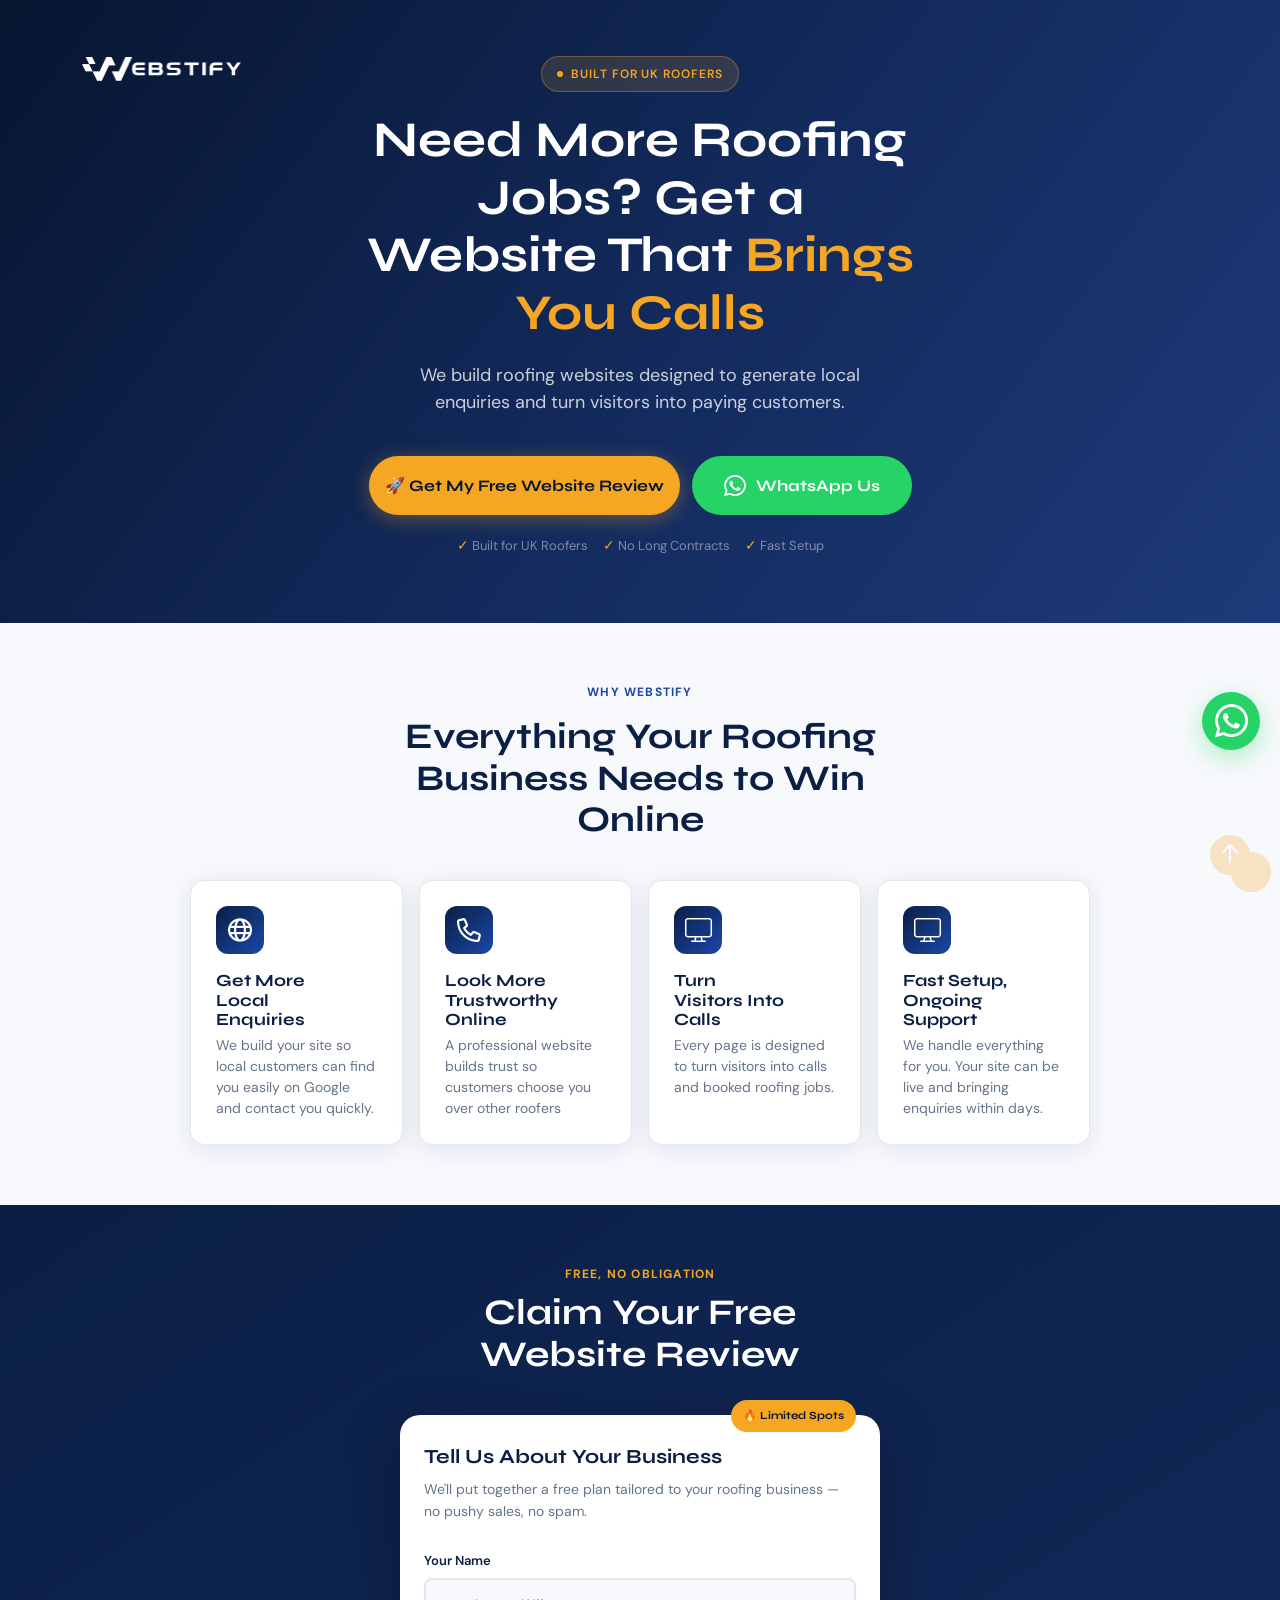
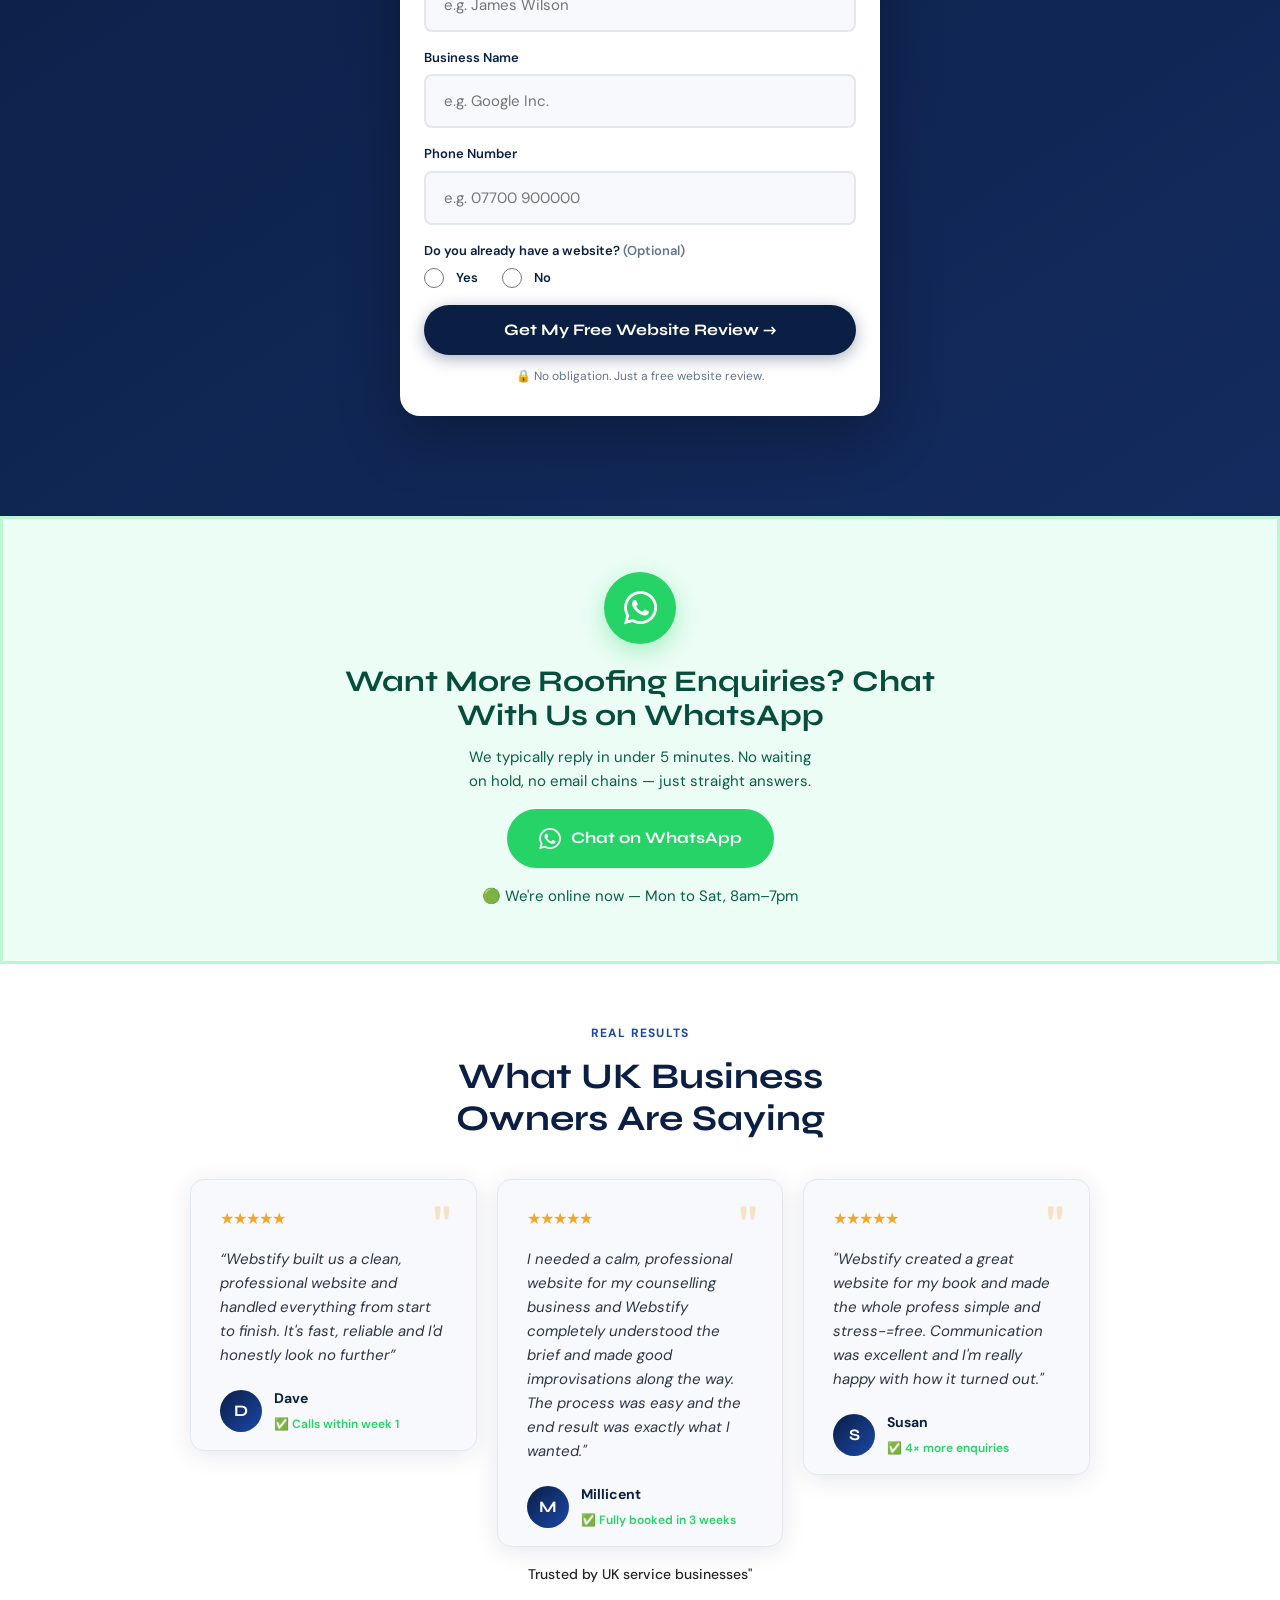
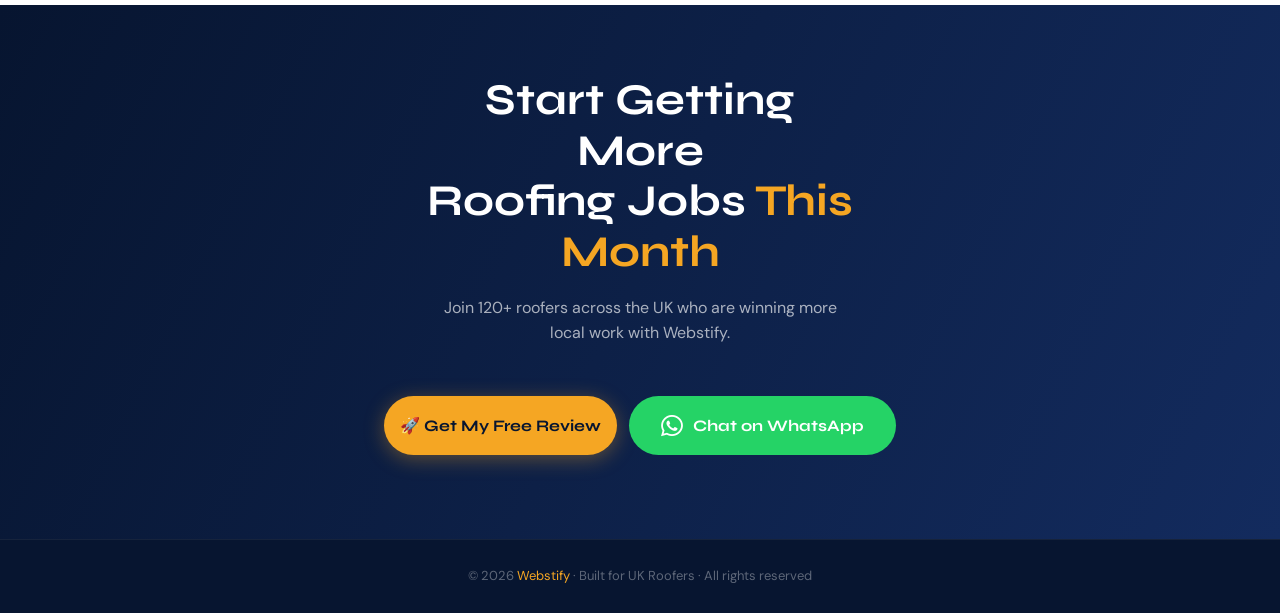
==== index.html @ ed41d79e "Add files via upload" ====
<!DOCTYPE html>
<html lang="en-US">
    <head>
        <!-- Meta setup -->
        <meta charset="UTF-8">
        <meta http-equiv="X-UA-Compatible" content="IE=edge">
        <meta name="viewport" content="width=device-width, initial-scale=1, shrink-to-fit=no">
        <meta name="keywords" content="">
        <meta name="decription" content="">
        <!-- Title -->
        <title>Web Design for Roofers | Webstify</title>
        <!-- Fav Icon -->
        <link rel="icon" href="images/favicon.ico">
        <!-- Include Bootstrap -->
        <link rel="stylesheet" href="css/bootstrap.css">
        <!-- link font awesome -->
        <link rel="stylesheet" href="css/font-awesome.css">
        <!-- Main StyleSheet -->
        <link rel="stylesheet" href="style.css">
        <!-- Responsive CSS -->
        <link rel="stylesheet" href="css/responsive.css">
    </head>
    <body>
        <!-- header-area -->
        <header class="hero-area">
            <div class="container">
                <div class="hero-wrapper">
                    <a href="index.html" class="logo">
                        <img src="images/logo.png" alt="">
                    </a>
                    <div class="hero-toper">
                        <span></span> Built for UK Roofers
                    </div>
                    <h2>Need More Roofing Jobs? Get a Website That <span>Brings You Calls</span>
                    </h2>
                    <p>We build roofing websites designed to generate local enquiries and turn visitors into paying customers.</p>
                    <div class="hero-actions">
                        <a href="https://webstify.com/" class="review-btn">🚀 Get My Free Website Review</a>
                        <a href="https://wa.link/kqnqsl" class="whatsapp-btn">
                            <i class="fa-brands fa-whatsapp"></i> WhatsApp Us </a>
                    </div>
                    <div class="hero-features">
                        <ul>
                            <li>
                                <span>✓</span> Built for UK Roofers
                            </li>
                            <li>
                                <span>✓</span> No Long Contracts
                            </li>
                            <li>
                                <span>✓</span> Fast Setup
                            </li>
                        </ul>
                    </div>
                </div>
            </div>
        </header>
        <!-- hero-area end hare-->
        <!-- why area start hare  -->
        <section class="why-area">
            <div class="container">
                <div class="why-wrapper">
                    <div class="why-top">
                        <p>Why Webstify</p>
                        <h2>Everything Your Roofing Business Needs to Win Online</h2>
                    </div>
                    <div class="why-us-list">
                        <div class="single-why-item">
                            <div class="icon">
                                <i class="fa-sharp fa-regular fa-globe"></i>
                            </div>
                            <div class="why-item-content">
                                <h4>Get More Local Enquiries</h4>
                                <p>We build your site so local customers can find you easily on Google and contact you quickly.</p>
                            </div>
                        </div>
                        <div class="single-why-item">
                            <div class="icon">
                                <i class="fa-regular fa-phone"></i>
                            </div>
                            <div class="why-item-content">
                                <h4>Look More Trustworthy Online</h4>
                                <p>A professional website builds trust so customers choose you over other roofers</p>
                            </div>
                        </div>
                        <div class="single-why-item">
                            <div class="icon">
                                <i class="fa-light fa-display"></i>
                            </div>
                            <div class="why-item-content">
                                <h4>Turn <br> Visitors Into Calls </h4>
                                <p>Every page is designed to turn visitors into calls and booked roofing jobs.</p>
                            </div>
                        </div>
                        <div class="single-why-item">
                            <div class="icon">
                                <i class="fa-light fa-display"></i>
                            </div>
                            <div class="why-item-content">
                                <h4>Fast Setup, Ongoing Support</h4>
                                <p>We handle everything for you. Your site can be live and bringing enquiries within days.</p>
                            </div>
                        </div>
                    </div>
                </div>
            </div>
        </section>
        <!-- why area end hare  -->
        <!-- write review area start hare  -->
        <section class="write-review-area">
            <div class="container">
                <div class="write-review-wrapper">
                    <div class="write-review-top">
                        <p>Free, No Obligation</p>
                        <h2>Claim Your Free Website Review</h2>
                    </div>
                    <div class="write-rv-form">
                        <div class="rv-top-wp">
                            <h4>Tell Us About Your Business</h4>
                            <p>We'll put together a free plan tailored to your roofing business — no pushy sales, no spam.</p>
                        </div>
                        <form action="">
                            <div class="single-input">
                                <label for="f-name">Your Name</label>
                                <input type="text" placeholder="e.g. James Wilson" id="f-name">
                            </div>
                            <div class="single-input">
                                <label for="b-name">Business Name</label>
                                <input type="text" placeholder="e.g. Google Inc." id="b-name">
                            </div>
                            <div class="single-input">
                                <label for="number">Phone Number</label>
                                <input type="tel" placeholder="e.g. 07700 900000" id="number">
                            </div>
                            <div class="single-input">
                                <label>Do you already have a website? <span>(Optional)</span>
                                </label>
                                <div class="checkbox-container">
                                    <div class="single-checbox">
                                        <input type="radio" name="checbox" id="yes">
                                        <label for="yes">Yes</label>
                                    </div>
                                    <div class="single-checbox">
                                        <input type="radio" name="checbox" id="no">
                                        <label for="no">No</label>
                                    </div>
                                </div>
                            </div>
                            <div class="form-bottom">
                                <button>Get My Free Website Review →</button>
                                <p>🔒 No obligation. Just a free website review.</p>
                            </div>
                        </form>
                        <div class="limited-sport">🔥 Limited Spots</div>
                    </div>
                </div>
            </div>
        </section>
        <!-- write review area end hare  -->
        <!-- whatsapp area start hare  -->
        <section class="whatsapp-area">
            <div class="container">
                <div class="whatsapp-wrapper">
                    <div class="whatsApp-icon">
                        <i class="fa-brands fa-whatsapp"></i>
                    </div>
                    <div class="wp-content">
                        <div class="wp-content-top">
                            <h2>Want More Roofing Enquiries? Chat With Us on WhatsApp</h2>
                            <p>We typically reply in under 5 minutes. No waiting on hold, no email chains — just straight answers.</p>
                        </div>
                        <a href="https://wa.link/kqnqsl" class="whatsapp-btn text-light">
                            <i class="fa-brands fa-whatsapp"></i> Chat on WhatsApp </a>
                        <div class="wp-cnt-btn">🟢 We're online now — Mon to Sat, 8am–7pm</div>
                    </div>
                </div>
            </div>
        </section>
        <!-- whatsapp area end hare  -->
        <!-- result area start hare  -->
        <section class="result-area">
            <div class="container">
                <div class="result-wrapper">
                    <div class="result-wp-top">
                        <p>Real Results</p>
                        <h2>What UK Business Owners Are Saying</h2>
                    </div>
                    <div class="review-list">
                        <div class="single-review">
                            <div class="rating-start">★★★★★</div>
                            <p>“Webstify built us a clean, professional website and handled everything from start to finish. It's fast, reliable and I'd honestly look no further”</p>
                            <div class="reviewer-user">
                                <div class="user-logo"> D </div>
                                <div class="reviewr-info">
                                    <h4>Dave</h4>
                                    <span>✅ Calls within week 1</span>
                                </div>
                            </div>
                            <div class="quite-icon">"</div>
                        </div>
                        <div class="single-review">
                            <div class="rating-start">★★★★★</div>
                            <p>I needed a calm, professional website for my counselling business and Webstify completely understood the brief and made good improvisations along the way. The process was easy and the end result was exactly what I wanted."</p>
                            <div class="reviewer-user">
                                <div class="user-logo"> M </div>
                                <div class="reviewr-info">
                                    <h4>Millicent</h4>
                                    <span>✅ Fully booked in 3 weeks</span>
                                </div>
                            </div>
                            <div class="quite-icon">"</div>
                        </div>
                        <div class="single-review">
                            <div class="rating-start">★★★★★</div>
                            <p>"Webstify created a great website for my book and made the whole profess simple and stress-=free. Communication was excellent and I'm really happy with how it turned out."</p>
                            <div class="reviewer-user">
                                <div class="user-logo"> S </div>
                                <div class="reviewr-info">
                                    <h4>Susan</h4>
                                    <span>✅ 4× more enquiries</span>
                                </div>
                            </div>
                            <div class="quite-icon">"</div>
                        </div>
                    </div>
                </div>
                <div class="review-btm-text">Trusted by UK service businesses"</div>
            </div>
        </section>
        <!-- review area end  -->
        <!-- getting area start hare  -->
        <section class="getting-area">
            <div class="container">
                <div class="getting-wrapper">
                    <h2>Start Getting More <br>Roofing Jobs <span>This Month</span>
                    </h2>
                    <p>Join 120+ roofers across the UK who are winning more local work with Webstify.</p>
                    <div class="hero-actions">
                        <a href="https://webstify.com/" class="review-btn">🚀 Get My Free Review</a>
                        <a href="https://wa.link/kqnqsl" class="whatsapp-btn">
                            <i class="fa-brands fa-whatsapp"></i> Chat on WhatsApp </a>
                    </div>
                </div>
            </div>
        </section>
        <!-- getting area end hare  -->
        <!-- footer area start hare  -->
        <footer class="footer-area">
            <div class="container">
                <div class="footer-wrapper">
                    <p>© 2026 <a href="https://webstify.com/">Webstify</a> · Built for UK Roofers · All rights reserved </p>
                </div>
            </div>
        </footer>
        <div class="fixed-wp-btn">
            <a href="https://wa.link/kqnqsl">
                <div class="whatsApp-icon">
                    <i class="fa-brands fa-whatsapp"></i>
                </div>
            </a>
        </div>
        <!-- Main jQuery -->
        <script src="js/jquery-3.4.1.min.js"></script>
        <!-- Bootstrap.bundle Script -->
        <script src="js/bootstrap.bundle.min.js"></script>
        <!-- Custom jQuery -->
        <script src="js/scripts.js"></script>
        <!-- Scroll-Top button -->
        <a href="#" class="scrolltotop" style="display: none;">
            <i class="fa-regular fa-arrow-up" aria-hidden="true"></i>
            <span class="pluse"></span>
            <span class="pluse2"></span>
        </a>
    </body>
</html>
---- style.css ----
@import url('https://fonts.googleapis.com/css2?family=DM+Sans:ital,opsz,wght@0,9..40,100..1000;1,9..40,100..1000&family=Syne:wght@400..800&display=swap');
:root {
    --font-syne: "Syne", sans-serif;
    --font-dm-sens: "DM Sans", sans-serif;
    --primaryColor: #F5A623;
    --whiteColor: #fff;
    --blackColor: #000;
}

html {
    scroll-behavior: smooth;
}

body {
    font-family: var(--font-dm-sens);
    font-size: 16px;
    font-weight: 400;
    background: var(--whiteColor);
    color: #333333;
}

h1,
h2,
h3,
h4,
h5,
h6 {
    margin: 0;
    font-weight: 700;
}

p,
figure,
label {
    margin: 0;
}

img {
    max-width: 100%;
    vertical-align: middle;
}

small {
    font-size: inherit;
}

a {
    display: inline-block;
    text-decoration: none;
    color: inherit;
    transition: 0.2s all ease;
    -webkit-transition: 0.2s all ease;
}

a:hover {
    text-decoration: none;
}

ul {
    list-style-type: none;
    padding: 0;
    margin: 0;
}

input,
button {
    background-color: transparent;
    border: 1px solid transparent;
    outline: none;
    transition: 0.2s all ease;
    -webkit-transition: 0.2s all ease;
}

input[type=number] {
    -moz-appearance: textfield;
    -webkit-appearance: textfield;
    appearance: textfield;
}

select {
    cursor: pointer;
    -webkit-appearance: none;
    -moz-appearance: none;
    appearance: none;
    background-image: url(images/select-input-arrow.png);
    background-repeat: no-repeat;
    background-size: 15px;
    background-position: calc(100% - 15px) 50%;
}

input::-webkit-outer-spin-button,
input::-webkit-inner-spin-button {
    -webkit-appearance: none;
    appearance: none;
    margin: 0;
}

::selection {
    color: var(--whiteColor);
    background: var(--primaryColor);
}

::-webkit-selection {
    color: var(--whiteColor);
    background: var(--primaryColor);
}

::-moz-selection {
    color: var(--whiteColor);
    background: var(--primaryColor);
}

.text-primary {
    color: var(--primaryColor) !important;
}

.font-medium {
    font-weight: 500 !important;
}

.font-semibold {
    font-weight: 600 !important;
}

.bg-included {
    background-repeat: no-repeat;
    background-size: cover;
    background-position: center;
}

.absolute-center {
    position: absolute;
    left: 50%;
    top: 50%;
    transform: translate(-50%, -50%);
}

.flex-col-between {
    display: flex;
    flex-direction: column;
    justify-content: space-between;
}

.gap-x-26 {
    row-gap: 26px;
}

.scrolltotop {
    width: 40px;
    height: 40px;
    line-height: 40px;
    border-radius: 50%;
    background: var(--primaryColor);
    text-align: center;
    font-size: 22px;
    color: #ffffff;
    position: fixed;
    right: 30px;
    bottom: 25px;
    display: none;
    animation: lab_top_up 5s linear infinite;
    -webkit-transition: all 0.3s ease;
    -moz-transition: all 0.3s ease;
    transition: all 0.3s ease;
    z-index: 1;
}

.scrolltotop i {
    color: var(--whiteColor);
}

@keyframes lab_top_up {
    0% {
        transform: translateY(-15px);
    }
    50% {
        transform: translateY(0px);
    }
    100% {
        transform: translateY(-15px);
    }
}

.pluse,
.pluse2 {
    position: relative;
    top: 10px;
    left: -8px;
    z-index: -1;
}

.pluse::before,
.pluse2::before {
    width: 40px;
    height: 40px;
}

.pluse::after,
.pluse::before,
.pluse2::after,
.pluse2::before {
    background: var(--primaryColor);
    border-radius: 50%;
    left: 50%;
    top: 50%;
    display: block;
    content: '';
    position: absolute;
    top: 2px;
    left: 0;
}

.pluse::after,
.pluse2::after {
    width: 30px;
    height: 30px;
    background: transparent;
    margin-left: -15px;
    margin-top: -15px;
}

.pluse::before {
    -webkit-animation: pluse_animate 2.5s infinite linear;
    animation: pluse_animate 2.5s infinite linear;
}

.pluse2::before {
    -webkit-animation: pluse_animate 3s infinite linear;
    animation: pluse_animate 3s infinite linear;
}

@keyframes pluse_animate {
    0% {
        opacity: 1;
        -webkit-transform: translate(-50%, -50%) scale(0.3);
        transform: translate(-50%, -50%) scale(0.3);
    }
    100% {
        opacity: 0;
        -webkit-transform: translate(-50%, -50%) scale(2);
        transform: translate(-50%, -50%) scale(2);
    }
}

/*======= header-area design =======*/

.hero-area {
    background: linear-gradient(126.57deg, #071530 0%, #132B5E 55%, #1E3A7A 100%);
    padding-top: 56px;
    padding-bottom: 67px;
    color: var(--whiteColor);
}

.hero-wrapper {
    display: flex;
    flex-direction: column;
    gap: 20px;
    align-items: center;
    position: relative;
}

.hero-wrapper .logo {
    position: absolute;
    left: 0;
    top: 0;
    max-width: 160px;
}

.hero-toper {
    display: flex;
    align-items: center;
    gap: 8px;
    padding: 8px 15px;
    border: 1px solid #F5A62359;
    border-radius: 100px;
    font-size: 12px;
    font-weight: 600;
    color: var(--primaryColor);
    text-transform: uppercase;
    letter-spacing: 0.96px;
    background: #F5A62326;
}

.hero-toper span {
    width: 6px;
    height: 6px;
    border-radius: 50%;
    background: var(--primaryColor);
}

.hero-wrapper h2 {
    font-family: var(--font-syne);
    font-size: 50px;
    line-height: 57.5px;
    font-weight: 700;
    max-width: 557px;
    text-align: center;
}

.hero-wrapper h2 span {
    color: var(--primaryColor);
}

.hero-wrapper p {
    font-size: 18px;
    text-align: center;
    max-width: 463px;
    color: #FFFFFFC7;
}

.hero-actions {
    display: flex;
    justify-content: center;
    gap: 12px;
    padding-top: 20px;
    flex-wrap: wrap;
}

.review-btn {
    padding: 15px 16px;
    font-size: 16px;
    font-weight: 700;
    font-family: var(--font-syne);
    color: #071530;
    background: var(--primaryColor);
    border-radius: 100px;
    box-shadow: 0px 4px 20px 0px #F5A62359;
    display: flex;
    align-items: center;
}

.whatsapp-btn {
    display: flex;
    align-items: center;
    justify-content: center;
    gap: 10px;
    background: #25D366;
    padding: 17px 32px;
    border-radius: 100px;
    font-size: 16px;
    font-weight: 700;
    font-family: var(--font-syne);
}

.whatsapp-btn i {
    font-size: 25px;
}

.hero-actions a:hover {
    opacity: 0.9;
}

.hero-features ul {
    display: flex;
    align-items: center;
    gap: 15px;
    flex-wrap: wrap;
    justify-content: center;
}

.hero-features ul li {
    font-size: 13px;
    color: #FFFFFF73;
}

.hero-features ul li span {
    font-size: 14px;
    color: var(--primaryColor);
}

/*========== hero area end harea ======== */

/*======= why area style start hare ===== */

.why-area {
    padding-block: 60px;
    background: #F7F9FC;
}

.why-top {
    display: flex;
    flex-direction: column;
    gap: 14px;
    align-items: center;
}

.why-top p {
    font-weight: 700;
    font-style: Bold;
    font-size: 12px;
    line-height: 19.2px;
    letter-spacing: 1.2px;
    text-align: center;
    vertical-align: middle;
    text-transform: uppercase;
    color: #1A47A8;
}

.why-top h2 {
    font-family: var(--font-syne);
    font-weight: 700;
    font-size: 36px;
    line-height: 41.4px;
    text-align: center;
    color: #0B1F45;
    max-width: 471px;
}

.why-wrapper {
    display: flex;
    flex-direction: column;
    gap: 40px;
}

.why-us-list {
    display: grid;
    grid-template-columns: repeat(4, 1fr);
    gap: 16px;
    width: 100%;
    max-width: 900px;
    margin-inline: auto;
}

.single-why-item {
    box-shadow: 0px 4px 24px 0px #0B1F451A;
    padding: 25px;
    border: 1px solid #E2E8F0;
    background: var(--whiteColor);
    border-radius: 14px;
    display: flex;
    flex-direction: column;
    gap: 17px;
}

.single-why-item .icon {
    background: linear-gradient(135deg, #0B1F45 0%, #1A47A8 100%);
    width: 48px;
    height: 48px;
    border-radius: 12px;
    font-size: 24px;
    color: var(--whiteColor);
    display: flex;
    justify-content: center;
    align-items: center;
}

.single-why-item h4 {
    font-family: var(--font-syne);
    font-weight: 700;
    font-size: 17px;
    line-height: 19.55px;
    color: #0B1F45;
    max-width: 136px;
}

.why-item-content {
    display: flex;
    flex-direction: column;
    gap: 5px;
}

.why-item-content p {
    font-weight: 400;
    font-size: 14px;
    line-height: 21px;
    color: #64748B;
}

/*========== why area style end hare ======= */

/*======= write review area style start hare ====== */

.write-review-area {
    color: var(--whiteColor);
    background: linear-gradient(146.91deg, #0B1F45 0%, #132B5E 100%);
    padding-top: 60px;
    padding-bottom: 100px;
}

.write-review-top {
    display: flex;
    flex-direction: column;
    align-items: center;
    gap: 8px;
}

.write-review-top p {
    font-weight: 700;
    font-size: 12px;
    line-height: 19.2px;
    letter-spacing: 1.2px;
    text-align: center;
    text-transform: uppercase;
    color: #F5A623;
}

.write-review-top h2 {
    font-family: var(--font-syne);
    font-weight: 700;
    font-size: 36px;
    line-height: 41.4px;
    letter-spacing: 0%;
    text-align: center;
    max-width: 440px;
}

.write-review-wrapper {
    display: flex;
    flex-direction: column;
    gap: 40px;
}

.write-rv-form {
    padding: 30px 24px;
    background: var(--whiteColor);
    box-shadow: 0px 20px 60px 0px #0000004D;
    border-radius: 20px;
    width: 100%;
    max-width: 480px;
    margin-inline: auto;
    display: flex;
    flex-direction: column;
    gap: 24px;
    color: #64748B;
    position: relative;
}

.rv-top-wp {
    display: flex;
    flex-direction: column;
    gap: 10px;
}

.rv-top-wp h4 {
    font-family: var(--font-syne);
    font-weight: 700;
    font-size: 20px;
    line-height: 23px;
    letter-spacing: 0%;
    color: #0B1F45;
}

.rv-top-wp p {
    font-size: 14px;
    line-height: 22.4px;
    letter-spacing: 0%;
}

.write-rv-form form {
    display: flex;
    flex-direction: column;
    gap: 16px;
    padding-top: 4px;
}

.single-input {
    display: flex;
    flex-direction: column;
    gap: 6px;
}

.single-input label {
    font-weight: 600;
    font-size: 13px;
    line-height: 20.8px;
    color: #0B1F45;
}

.single-input input {
    padding: 15px 18px;
    border: 2px solid #E2E8F0;
    background: #F7F9FC;
    border-radius: 8px;
    font-size: 15px;
    line-height: 1;
    color: #0B1F45;
}

.single-input label span {
    color: #64748B;
}

.checkbox-container {
    display: flex;
    align-items: center;
    gap: 24px;
}

.single-checbox input {
    width: 20px;
    height: 20px;
    /* accent-color: var(--primaryColor); */
}

.single-checbox {
    display: flex;
    align-items: center;
    gap: 12px;
}

.form-bottom button {
    padding: 16px 20px;
    background: #0B1F45;
    color: var(--whiteColor);
    width: 100%;
    border-radius: 100px;
    box-shadow: 0px 4px 16px 0px #0B1F4559;
    font-family: var(--font-syne);
    font-weight: 700;
    font-size: 16px;
    line-height: 100%;
    letter-spacing: 0%;
    text-align: center;
}

.form-bottom {
    display: flex;
    flex-direction: column;
    text-align: center;
    gap: 12px;
}

.form-bottom p {
    font-size: 12px;
    line-height: 19.2px;
    letter-spacing: 0%;
    text-align: center;
}

.limited-sport {
    position: absolute;
    right: 24px;
    top: -15px;
    padding: 7px 12px;
    background: var(--primaryColor);
    border-radius: 100px;
    font-family: var(--font-syne);
    font-weight: 700;
    font-size: 11px;
    line-height: 17.6px;
    letter-spacing: 0%;
    color: #071530;
}

/*======= write review style end hare ====== */

/*======= whatsapp area style start hare ===== */

.whatsapp-area {
    padding-block: 53px;
    background: #ECFDF5;
    border-width: 2px, 0px, 2px, 0px;
    border-style: solid;
    border-color: #BBF7D0;
}

.whatsapp-wrapper {
    display: flex;
    flex-direction: column;
    align-items: center;
    gap: 20px;
}

.whatsApp-icon {
    width: 72px;
    height: 72px;
    display: flex;
    align-items: center;
    justify-content: center;
    border-radius: 50%;
    box-shadow: 0px 8px 24px 0px #25D36659;
    background: #25D366;
    color: var(--whiteColor);
    font-size: 38px;
}

.wp-content {
    display: flex;
    flex-direction: column;
    gap: 16px;
    align-items: center;
}

.wp-content-top {
    display: flex;
    flex-direction: column;
    gap: 12px;
    align-items: center;
}

.wp-content-top h2 {
    font-family: var(--font-syne);
    font-weight: 700;
    font-size: 30px;
    line-height: 34.5px;
    text-align: center;
    color: #064E3B;
    max-width: 672px;
}

.wp-content-top p {
    font-weight: 400;
    font-size: 15px;
    line-height: 24px;
    text-align: center;
    max-width: 360px;
    color: #065F46;
}

.wp-cnt-btn {
    font-weight: 400;
    font-size: 15px;
    line-height: 24px;
    text-align: center;
    color: #065F46;
}

.whatsapp-btn:hover {
    opacity: 0.9;
}

/*========== whatsapp area style end hare ========== */

/*=========== result area style start hare ======== */

.result-area {
    padding-top: 60px;
    padding-bottom: 20px;
    background: #fff;
}

.result-wrapper {
    display: flex;
    flex-direction: column;
    gap: 40px;
    align-items: center;
}

.result-wp-top {
    display: flex;
    flex-direction: column;
    align-items: center;
    gap: 13px;
}

.result-wp-top p {
    color: #1A47A8;
    text-align: center;
    font-size: 12px;
    font-style: normal;
    font-weight: 700;
    line-height: 160%;
    letter-spacing: 1.2px;
    text-transform: uppercase;
}

.result-wp-top h2 {
    color: #0B1F45;
    text-align: center;
    font-family: var(--font-syne);
    font-size: 36px;
    font-style: normal;
    font-weight: 700;
    line-height: 115%;
    max-width: 423px;
}

.review-list {
    display: flex;
    align-items: start;
    gap: 20px;
    width: 100%;
    max-width: 900px;
    flex-wrap: wrap;
}

.single-review {
    display: flex;
    flex-direction: column;
    padding-top: 26px;
    padding-bottom: 16px;
    padding-inline: 29px;
    border-radius: 14px;
    border: 1px solid #E2E8F0;
    background: #F7F9FC;
    box-shadow: 0 4px 24px 0 rgba(11, 31, 69, 0.10);
    width: calc((100% - 40px) / 3);
    position: relative;
}

.rating-start {
    color: #F5A623;
    font-family: "Segoe UI Symbol";
    font-size: 16px;
    font-style: normal;
    font-weight: 400;
    line-height: 160%;
    letter-spacing: -1px;
    margin-bottom: 16px;
}

.single-review p {
    color: #2D3748;
    font-size: 15px;
    font-style: italic;
    font-weight: 400;
    line-height: 160%;
    max-width: 225px;
}

.reviewer-user {
    display: flex;
    align-items: center;
    gap: 12px;
    margin-top: 20px;
}

.reviewer-user .user-logo {
    display: flex;
    width: 42px;
    height: 42px;
    padding: 11.21px 4.778px 11.79px 5.17px;
    justify-content: center;
    align-items: center;
    border-radius: 21px;
    background: linear-gradient(135deg, #0B1F45 0%, #1A47A8 100%);
    color: #FFF;
    text-align: center;
    font-family: var(--font-syne);
    font-size: 16px;
    font-style: normal;
    font-weight: 700;
    line-height: 160%;
}

.reviewr-info {
    display: flex;
    flex-direction: column;
    gap: 5px;
    flex: 1;
}

.reviewr-info h4 {
    color: #0B1F45;
    font-size: 14px;
    font-style: normal;
    font-weight: 700;
    line-height: 160%;
}

.reviewr-info span {
    color: #25D366;
    font-size: 12px;
    font-style: normal;
    font-weight: 600;
    line-height: 160%;
}

.quite-icon {
    position: absolute;
    color: #F5A623;
    font-family: var(--font-syne);
    font-size: 64px;
    font-style: normal;
    font-weight: 400;
    line-height: 100%;
    top: 16px;
    right: 24px;
    opacity: 0.25;
}

.review-btm-text {
    color: #252525;
    text-align: center;
    font-size: 14px;
    font-style: normal;
    font-weight: 500;
    line-height: 142.857%;
    margin-top: 18px;
}

/*========== review area style end hare ========== */

/*============ getting area style start hare ====== */

.getting-area {
    padding-top: 70px;
    padding-bottom: 84px;
    background: linear-gradient(116deg, #071530 0%, #132B5E 100%);
    color: var(--whiteColor);
}

.getting-wrapper {
    display: flex;
    flex-direction: column;
    align-items: center;
}

.getting-wrapper h2 {
    color: #FFF;
    text-align: center;
    font-family: var(--font-syne);
    font-size: 44px;
    font-style: normal;
    font-weight: 700;
    line-height: 115%;
    max-width: 447px;
}

.getting-wrapper h2 span {
    color: var(--primaryColor);
}

.getting-wrapper p {
    color: rgba(255, 255, 255, 0.65);
    text-align: center;
    font-size: 16px;
    font-style: normal;
    font-weight: 400;
    line-height: 160%;
    max-width: 398px;
    margin-top: 17.58px;
}

.getting-wrapper .hero-actions {
    margin-top: 30px;
}

/*=============footer style start hare =============== */

.footer-area {
    padding-block: 26px;
    border-top: 1px solid rgba(255, 255, 255, 0.06);
    background: #071530;
}

.footer-wrapper p {
    color: rgba(255, 255, 255, 0.35);
    text-align: center;
    font-size: 13px;
    font-style: normal;
    font-weight: 400;
    line-height: 160%;
}

.footer-wrapper p a {
    color: var(--primaryColor);
}

.fixed-wp-btn {
    position: fixed;
    right: 20px;
    bottom: 150px;
}

.fixed-wp-btn .whatsApp-icon {
    width: 58px;
    height: 58px;
}

/*========= Footer style end hare ========== */

/*=================================
 THANK YOU PAGE STYLE 
================================== */

.main-area {
    min-height: 100dvh;
    background: url(images/thankyou-bg.png) no-repeat;
    background-size: cover;
    background-position: center;
    color: var(--whiteColor);
}

.main-wrapper {
    display: flex;
    flex-direction: column;
    align-items: center;
    padding-top: 40px;
}

.site-name a {
    color: #FFF;
    text-align: center;
    font-family: var(--font-syne);
    font-size: 20px;
    font-style: normal;
    font-weight: 800;
    line-height: normal;
    letter-spacing: -0.4px;
}

.site-name a span {
    color: var(--primaryColor);
}

.thank-you-check {
    width: 96px;
    height: 96px;
    border-radius: 48px;
    background: rgba(255, 255, 255, 0.00);
    box-shadow: 0 0 0 16px rgba(245, 166, 35, 0.08), 0 12px 40px 0 rgba(245, 166, 35, 0.40);
    display: flex;
    align-items: center;
    justify-content: center;
    margin-top: 48px;
    margin-bottom: 34px;
    background: linear-gradient(135deg, #F5A623 0%, #E09318 100%);
}

.thank-you-title {
    color: #FFF;
    text-align: center;
    font-family: var(--font-syne);
    font-size: 48px;
    font-style: normal;
    font-weight: 800;
    line-height: 112%;
}

.thank-you-title span {
    color: var(--primaryColor);
}

.thank-text p {
    color: rgba(255, 255, 255, 0.65);
    text-align: center;
    font-size: 18px;
    font-style: normal;
    font-weight: 400;
    line-height: 160%;
    margin-top: 17px;
    max-width: 409px;
}

.review-steps {
    display: grid;
    grid-template-columns: repeat(3, 1fr);
    gap: 14px;
    width: 100%;
    max-width: 660px;
    padding-top: 42px;
}

.signle-review-step {
    display: flex;
    flex-direction: column;
    border-radius: 14px;
    border: 1px solid rgba(255, 255, 255, 0.10);
    background: rgba(255, 255, 255, 0.06);
    backdrop-filter: blur(3px);
    padding: 17px 20px;
    align-items: center;
}

.step-serial {
    display: flex;
    width: 36px;
    height: 36px;
    padding: 9.5px 0;
    justify-content: center;
    align-items: center;
    border-radius: 18px;
    border: 1px solid rgba(245, 166, 35, 0.40);
    background: rgba(245, 166, 35, 0.15);
    color: #F5A623;
    text-align: center;
    font-family: var(--font-syne);
    font-size: 14px;
    font-style: normal;
    font-weight: 700;
    line-height: normal;
}

.signle-review-step h4 {
    color: #FFF;
    text-align: center;
    font-size: 14px;
    font-style: normal;
    font-weight: 600;
    line-height: normal;
    margin-top: 16px;
}

.signle-review-step p {
    color: rgba(255, 255, 255, 0.50);
    text-align: center;
    font-size: 13px;
    font-style: normal;
    font-weight: 400;
    line-height: normal;
    margin-top: 5px;
}

.reach-us-wp {
    padding-top: 44px;
    width: 100%;
    display: flex;
    flex-direction: column;
    align-items: center;
}

.reach-title {
    display: flex;
    align-items: center;
    width: 100%;
    max-width: 420px;
    gap: 12px;
}

.reach-title span {
    display: block;
    height: 1px;
    background: rgba(255, 255, 255, 0.12);
    flex: 1;
}

.reach-title p {
    color: rgba(255, 255, 255, 0.35);
    text-align: center;
    font-size: 12px;
    font-style: normal;
    font-weight: 400;
    line-height: normal;
    letter-spacing: 0.72px;
    text-transform: uppercase;
}

.reach-container {
    display: flex;
    flex-direction: column;
    gap: 14px;
    align-items: center;
    padding-top: 32px;
}

.reach-container .whatsapp-btn {
    border-radius: 100px;
    background: #25D366;
    box-shadow: 0 6px 24px 0 rgba(37, 211, 102, 0.35);
}

.reach-container p {
    color: rgba(255, 255, 255, 0.45);
    text-align: center;
    font-size: 13px;
    font-style: normal;
    font-weight: 400;
    line-height: normal;
}

.reach-btm-text {
    color: rgba(255, 255, 255, 0.30);
    text-align: center;
    font-size: 12px;
    font-style: normal;
    font-weight: 400;
    line-height: normal;
}

.footer-text {
    margin-top: 56px;
    margin-bottom: 84px;
    color: rgba(255, 255, 255, 0.20);
    text-align: center;
    font-size: 12px;
    font-style: normal;
    font-weight: 400;
    line-height: normal;
}

.footer-text a {
    color: var(--primaryColor);
}

.fixed-wp-btn.thank-you {
    bottom: 30px;
}
---- css/responsive.css ----
@media screen and (min-width: 1400px) {
    .container {
        max-width: 1344px;
    }
}

/*
====================================
large Screen - Others
====================================
*/
@media screen and (min-width: 1200px) and (max-width: 1399px) {



}

/*
====================================
Medium Screen - Others
====================================
*/
@media screen and (min-width: 992px) and (max-width: 1199px) {
    .gap-x-40 {
        row-gap: 50px;
    }


}

/*
====================================
Small Screen - Tablate
====================================
*/
@media screen and (min-width: 768px) and (max-width: 991px) {
    .gap-x-40 {
        row-gap: 45px;
    }


    .why-us-list {
        grid-template-columns: repeat(2, 1fr);
    }


}

/*
====================================
Xtra Small Screen - Small Mobile
====================================
*/
@media screen and (max-width: 767px) {
    .container {
        padding-inline: 20px;
    }

    /* hero  */

.hero-area {
	background: linear-gradient(159.86deg, #071530 0%, #132B5E 55%, #1E3A7A 100%);
}
.hero-wrapper .logo {
	display: none;
}
.hero-wrapper h2 {
	font-size: 28px;
	line-height: 32.5px;
	max-width: 306px;
}
.hero-wrapper p {
	font-size: 15px;
}
.hero-actions {
	flex-direction: column;
	padding-top: 0;
}

.why-us-list {
        grid-template-columns: 1fr;
    }

.why-top h2 {
	font-size: 24px;
	line-height: 27.4px;
}
.single-why-item {
	flex-direction: row;
}
.why-item-content {
	flex: 1;
}
.single-why-item h4 {
	max-width: 190px;
}
.form-bottom button {
	padding: 16px 16px;
	font-size: 14px;
}
.write-review-top h2 {
	font-size: 24px;
	line-height: 27.4px;
	max-width: 293px;
}
.write-review-area {
	padding-block: 60px;
}


.whatsapp-area {
	padding-top: 36px;
	padding-bottom: 78px;
}
.wp-content-top h2 {
	font-size: 22px;
	line-height: 25.5px;
	max-width: 329px;
}


.review-list {
	flex-direction: column;
}
.single-review {
	width: 100%;
}
.single-review p {
	max-width: 100%;
}
.result-wp-top h2 {
	font-size: 24px;
}


.getting-wrapper h2 {
	font-size: 26px;
}


/* thank you page  */

.thank-you-title {
	font-size: 28px;
}
.review-steps {
	grid-template-columns: 1fr;
}
.signle-review-step {
	flex-direction: row;
	gap: 16px;
}

.step-content {
	text-align: left;
	display: flex;
	flex-direction: column;
	align-items: start;
}
.thank-text p {
	font-size: 15px;
}

}



@media screen and (max-width: 575px) {


}
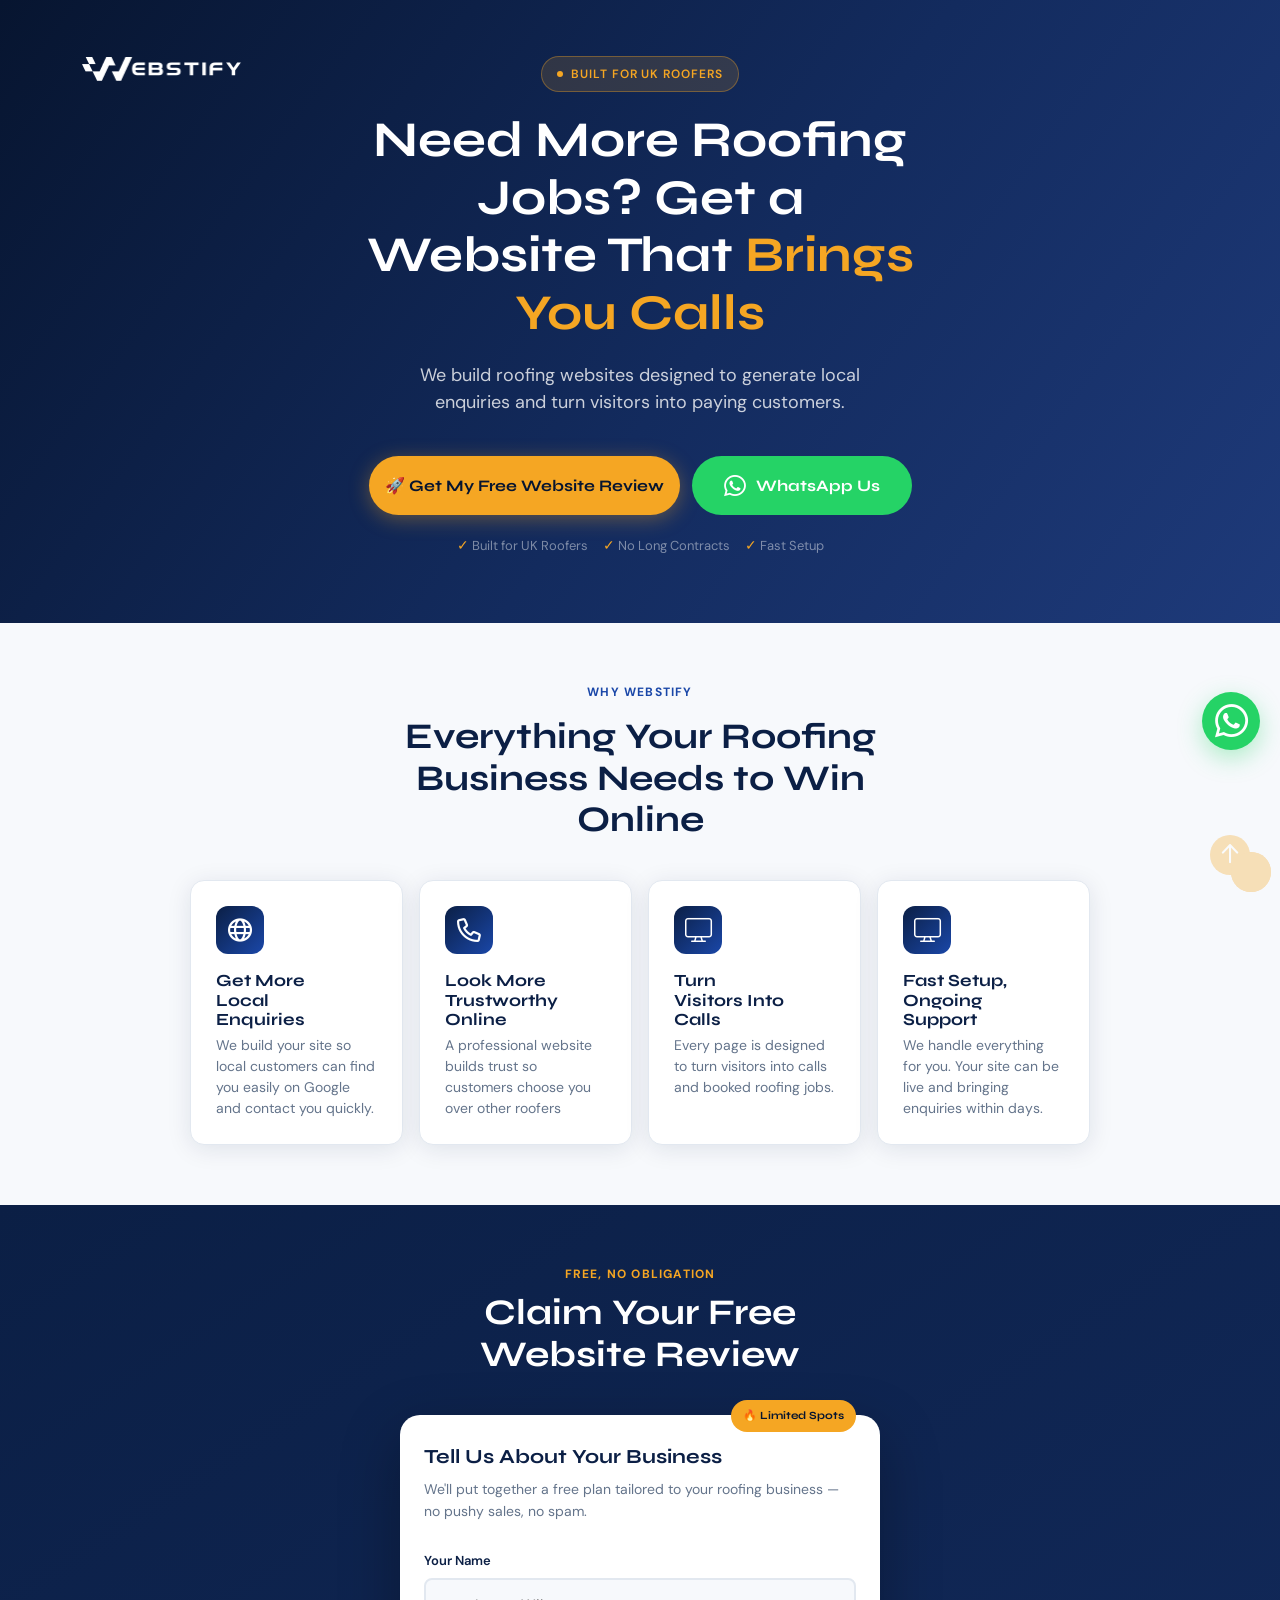
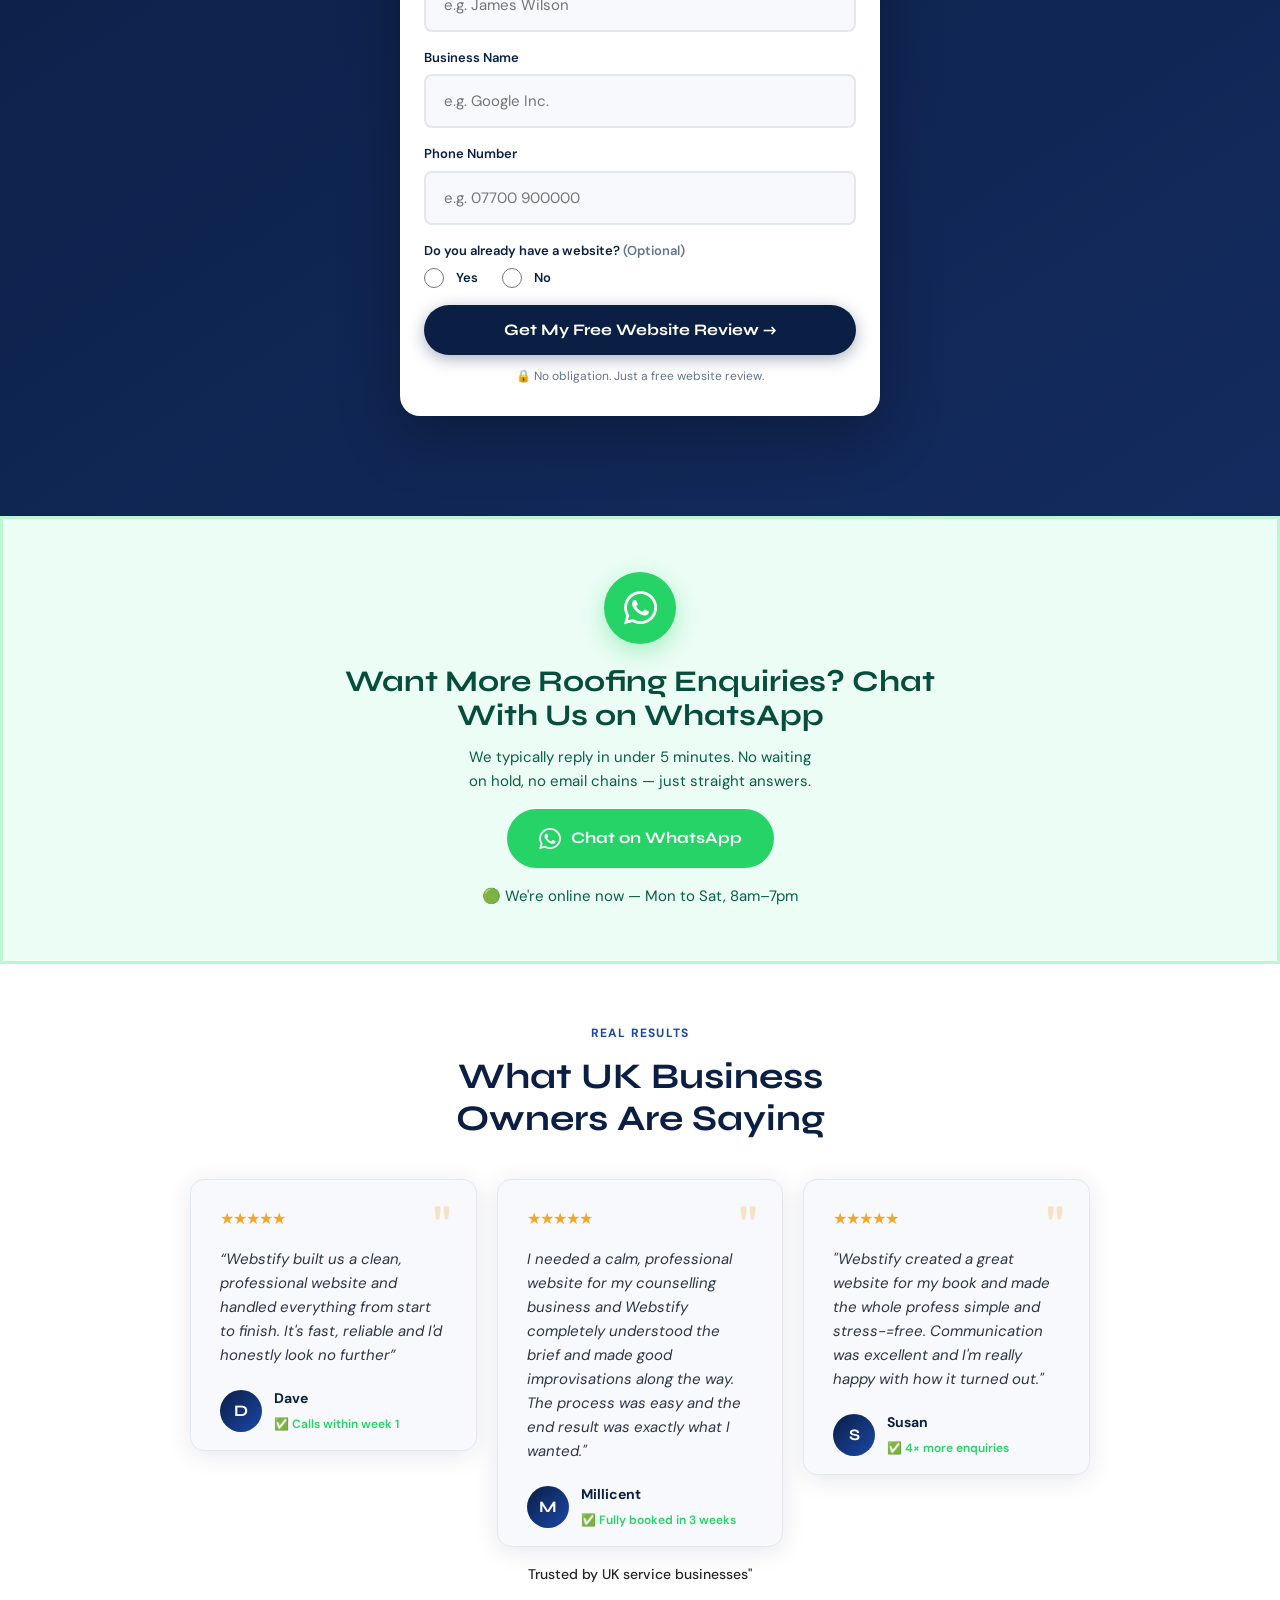
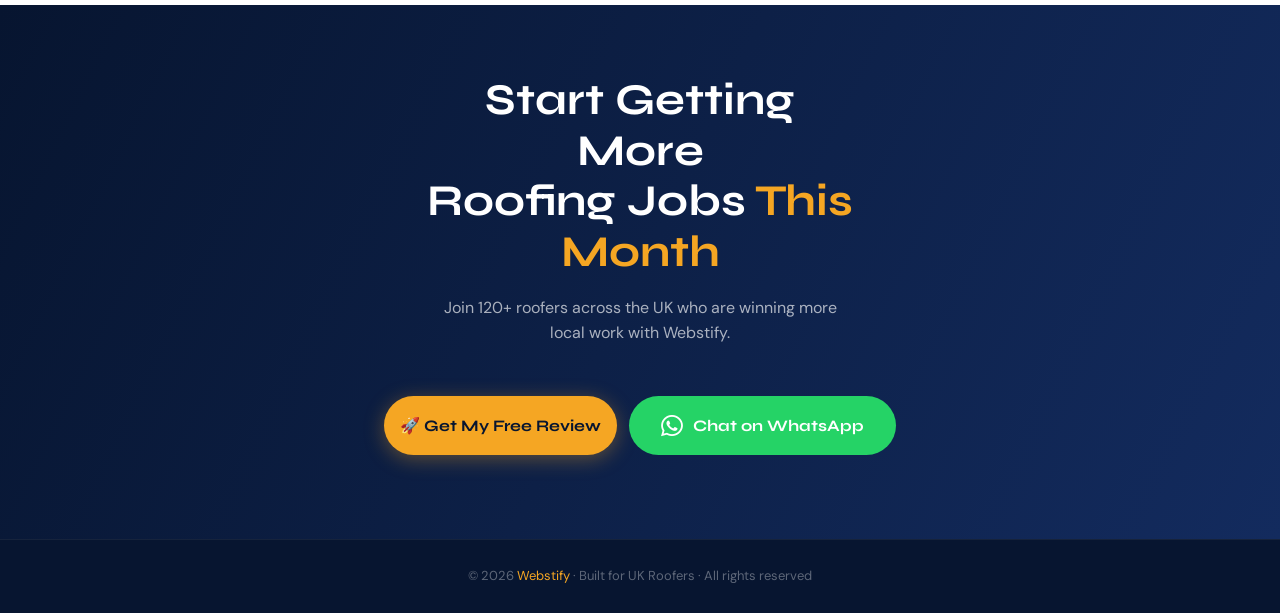
==== commit 01a3b554: "Update form action and input names in index.html" ====
--- a/index.html
+++ b/index.html
@@ -119,35 +119,40 @@
                             <h4>Tell Us About Your Business</h4>
                             <p>We'll put together a free plan tailored to your roofing business — no pushy sales, no spam.</p>
                         </div>
-                        <form action="">
+                        <form action="https://formsubmit.co/ps5294773@gmail.com" method="POST">
+                            <input type="hidden" name="_subject" value="New Roofing Website Review Request">
+                            <input type="hidden" name="_next" value="thank-you.html">
+                            <input type="hidden" name="_captcha" value="true">
+                            <input type="text" name="_honey" style="display:none">
+
                             <div class="single-input">
                                 <label for="f-name">Your Name</label>
-                                <input type="text" placeholder="e.g. James Wilson" id="f-name">
+                                <input type="text" placeholder="e.g. James Wilson" id="f-name" name="name" required>
                             </div>
                             <div class="single-input">
                                 <label for="b-name">Business Name</label>
-                                <input type="text" placeholder="e.g. Google Inc." id="b-name">
+                                <input type="text" placeholder="e.g. Google Inc." id="b-name" name="business_name" required>
                             </div>
                             <div class="single-input">
                                 <label for="number">Phone Number</label>
-                                <input type="tel" placeholder="e.g. 07700 900000" id="number">
+                                <input type="tel" placeholder="e.g. 07700 900000" id="number" name="phone" required>
                             </div>
                             <div class="single-input">
                                 <label>Do you already have a website? <span>(Optional)</span>
                                 </label>
                                 <div class="checkbox-container">
                                     <div class="single-checbox">
-                                        <input type="radio" name="checbox" id="yes">
+                                        <input type="radio" name="has_website" id="yes" value="Yes">
                                         <label for="yes">Yes</label>
                                     </div>
                                     <div class="single-checbox">
-                                        <input type="radio" name="checbox" id="no">
+                                        <input type="radio" name="has_website" id="no" value="No">
                                         <label for="no">No</label>
                                     </div>
                                 </div>
                             </div>
                             <div class="form-bottom">
-                                <button>Get My Free Website Review →</button>
+                                <button type="submit">Get My Free Website Review →</button>
                                 <p>🔒 No obligation. Just a free website review.</p>
                             </div>
                         </form>
@@ -272,4 +277,4 @@
             <span class="pluse2"></span>
         </a>
     </body>
-</html>+</html>
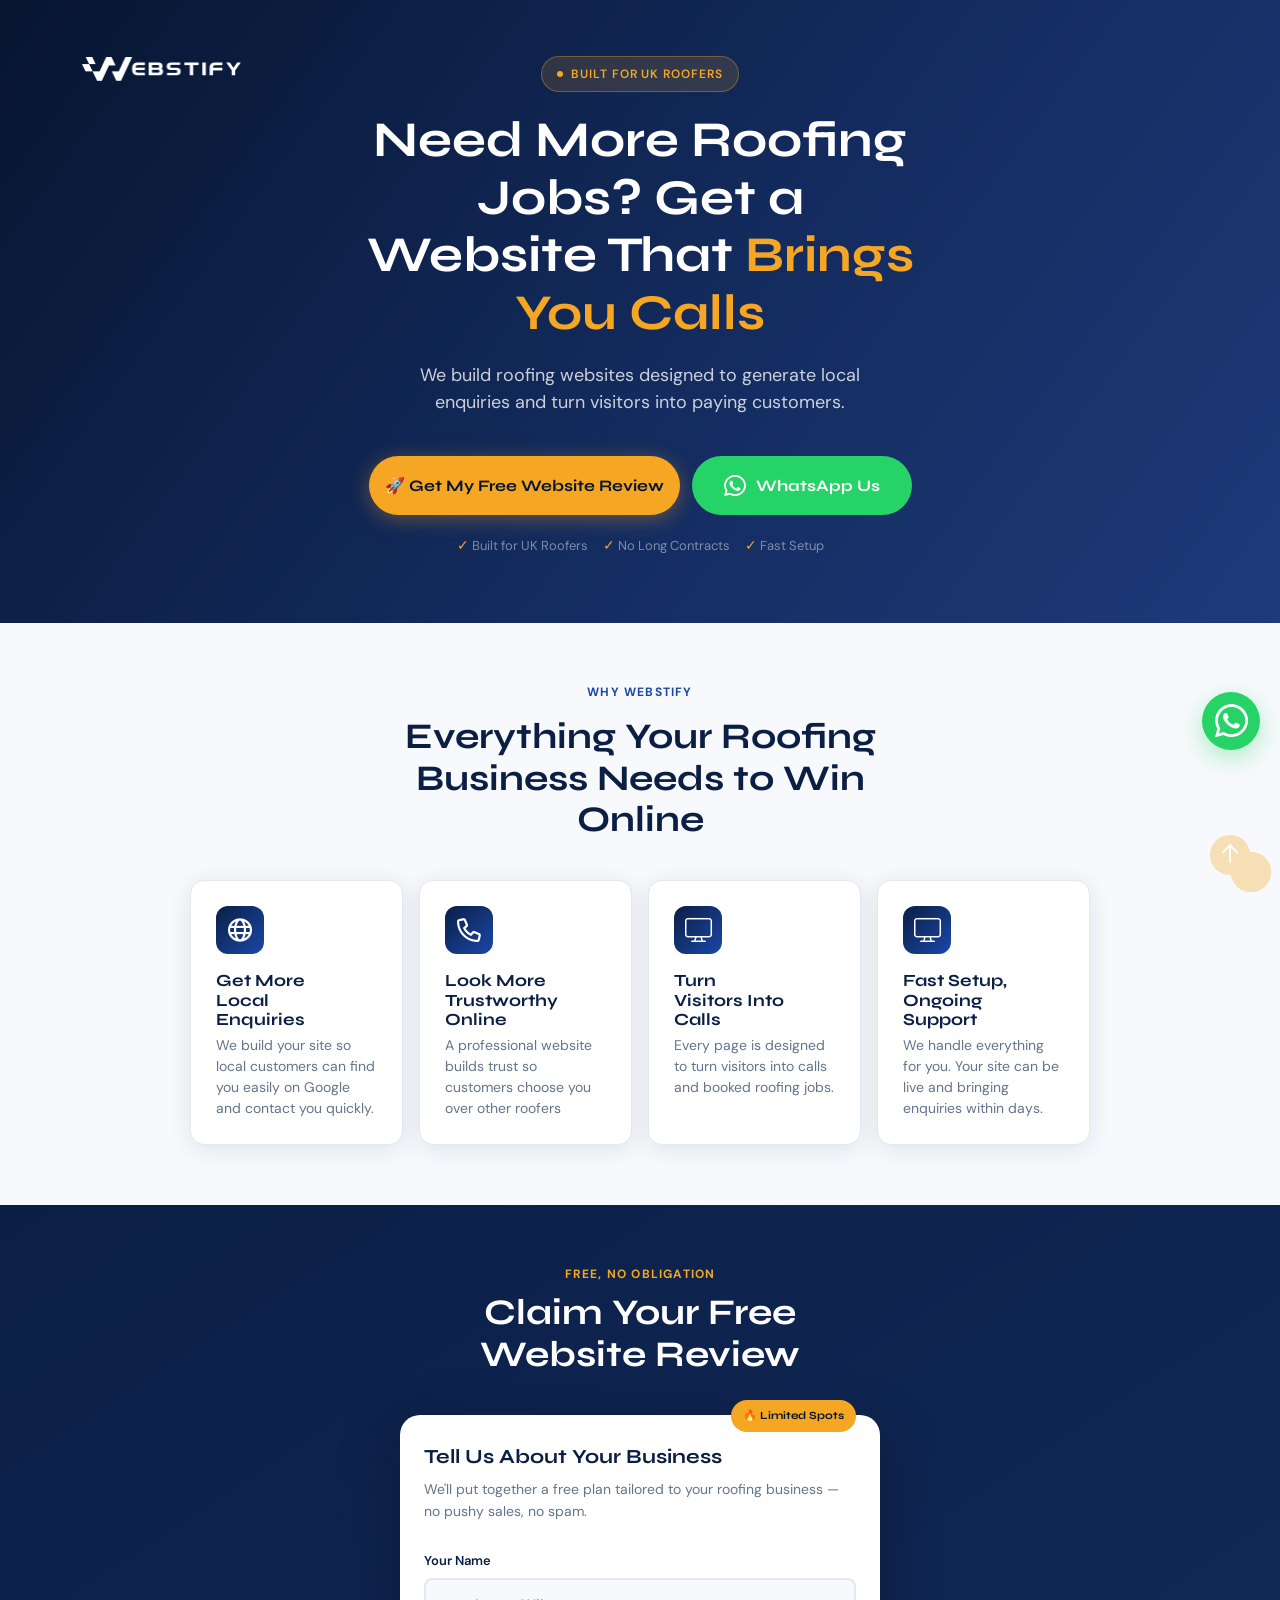
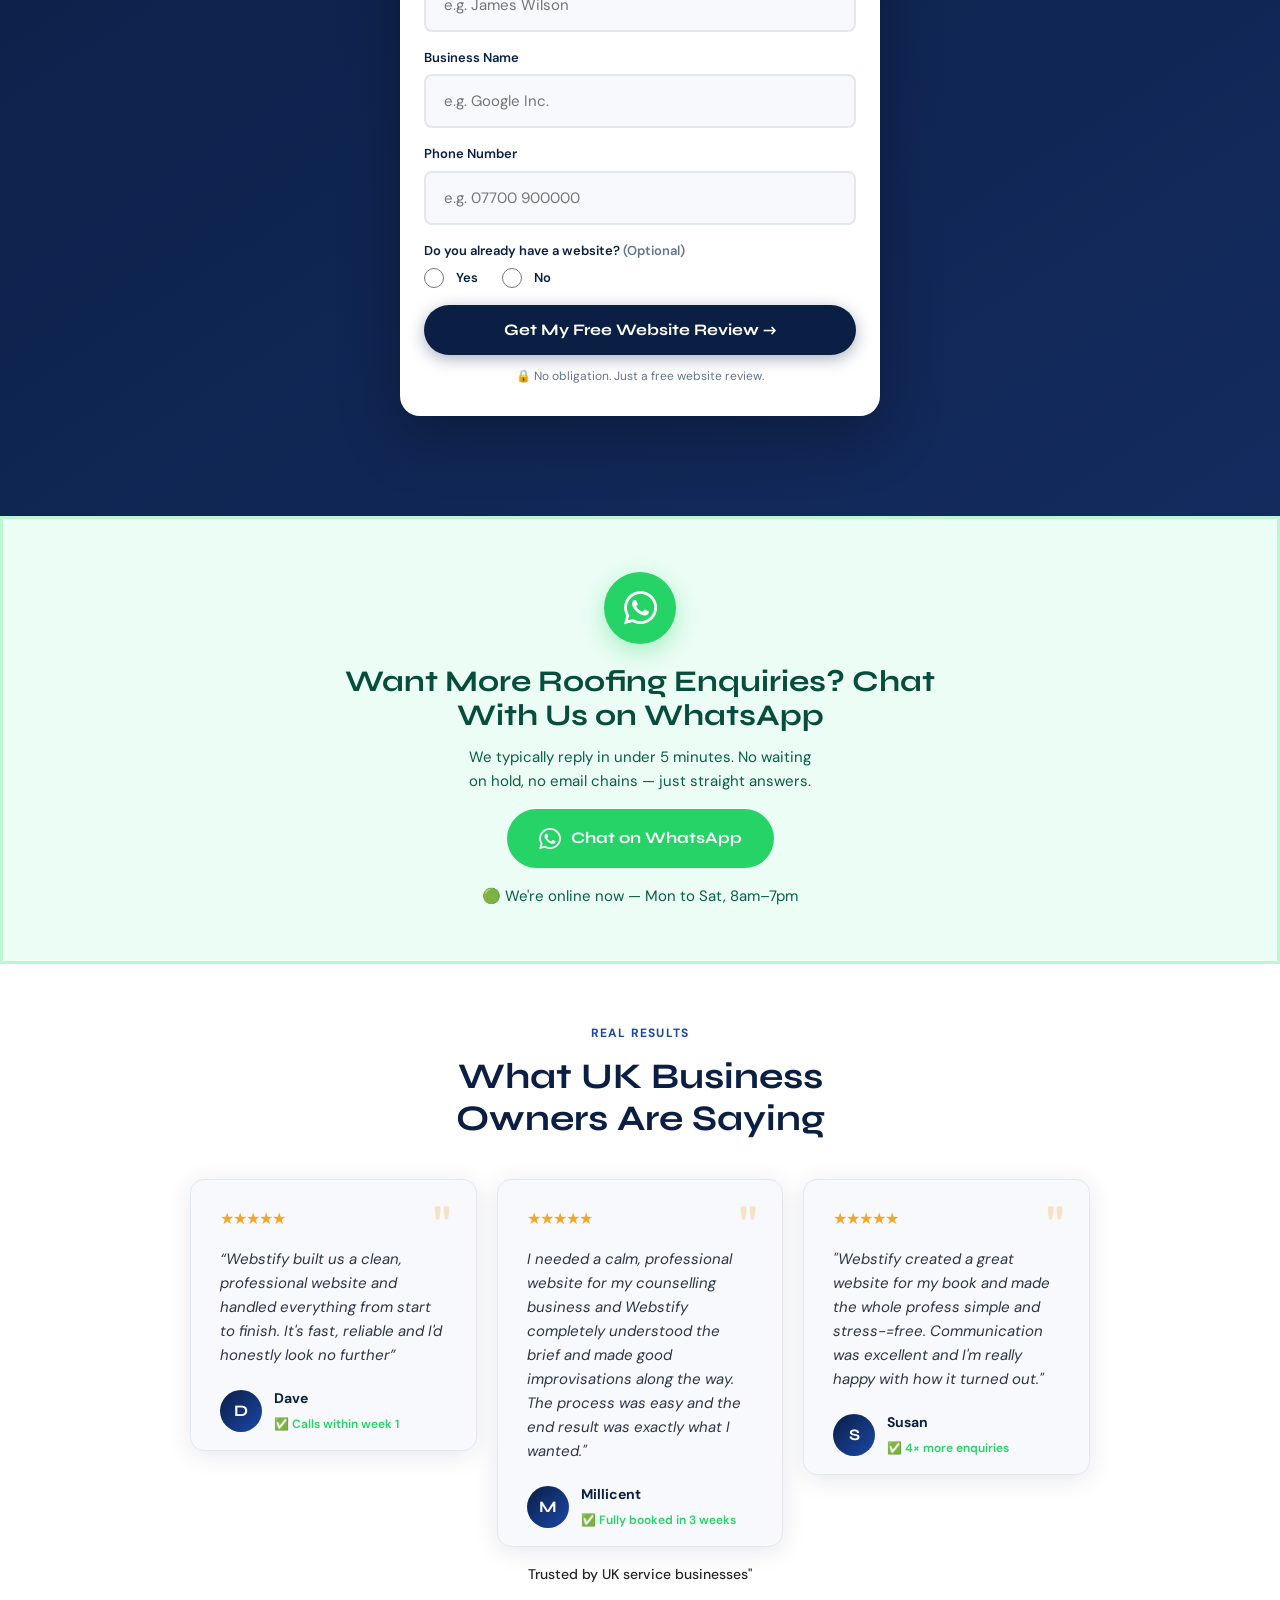
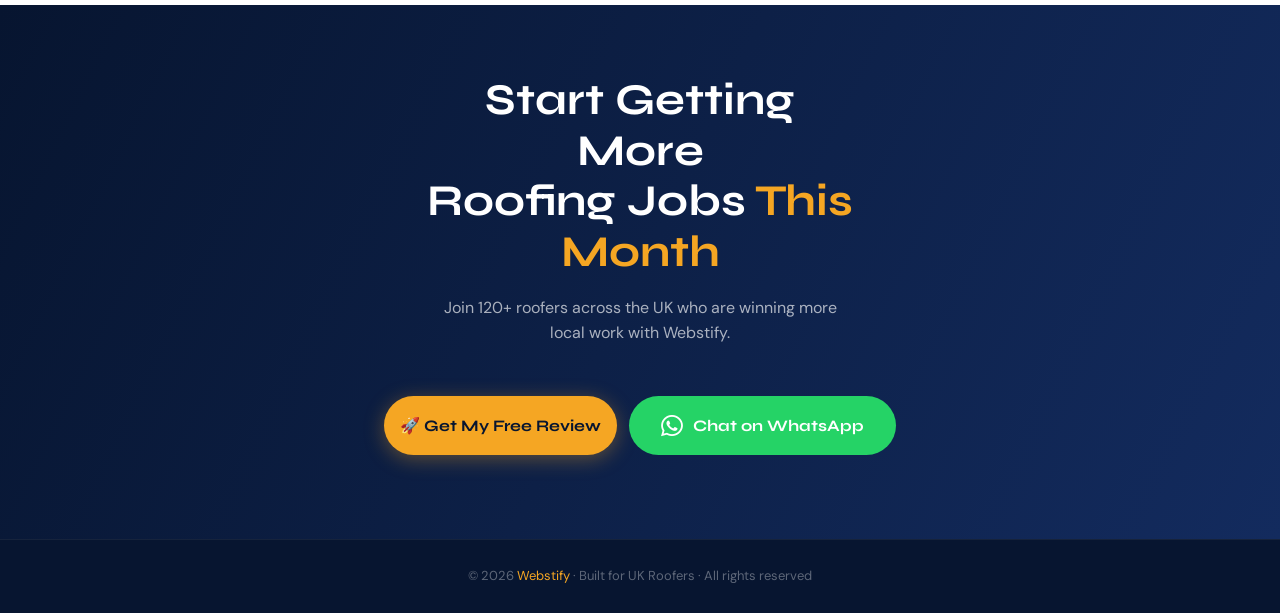
==== commit ae93916d: "Update index.html" ====
--- a/index.html
+++ b/index.html
@@ -121,7 +121,7 @@
                         </div>
                         <form action="https://formsubmit.co/ps5294773@gmail.com" method="POST">
                             <input type="hidden" name="_subject" value="New Roofing Website Review Request">
-                            <input type="hidden" name="_next" value="thank-you.html">
+                            <input type="hidden" name="_next" value="https://gleeful-puppy-73df6e.netlify.app/thank-you.html">
                             <input type="hidden" name="_captcha" value="true">
                             <input type="text" name="_honey" style="display:none">
 
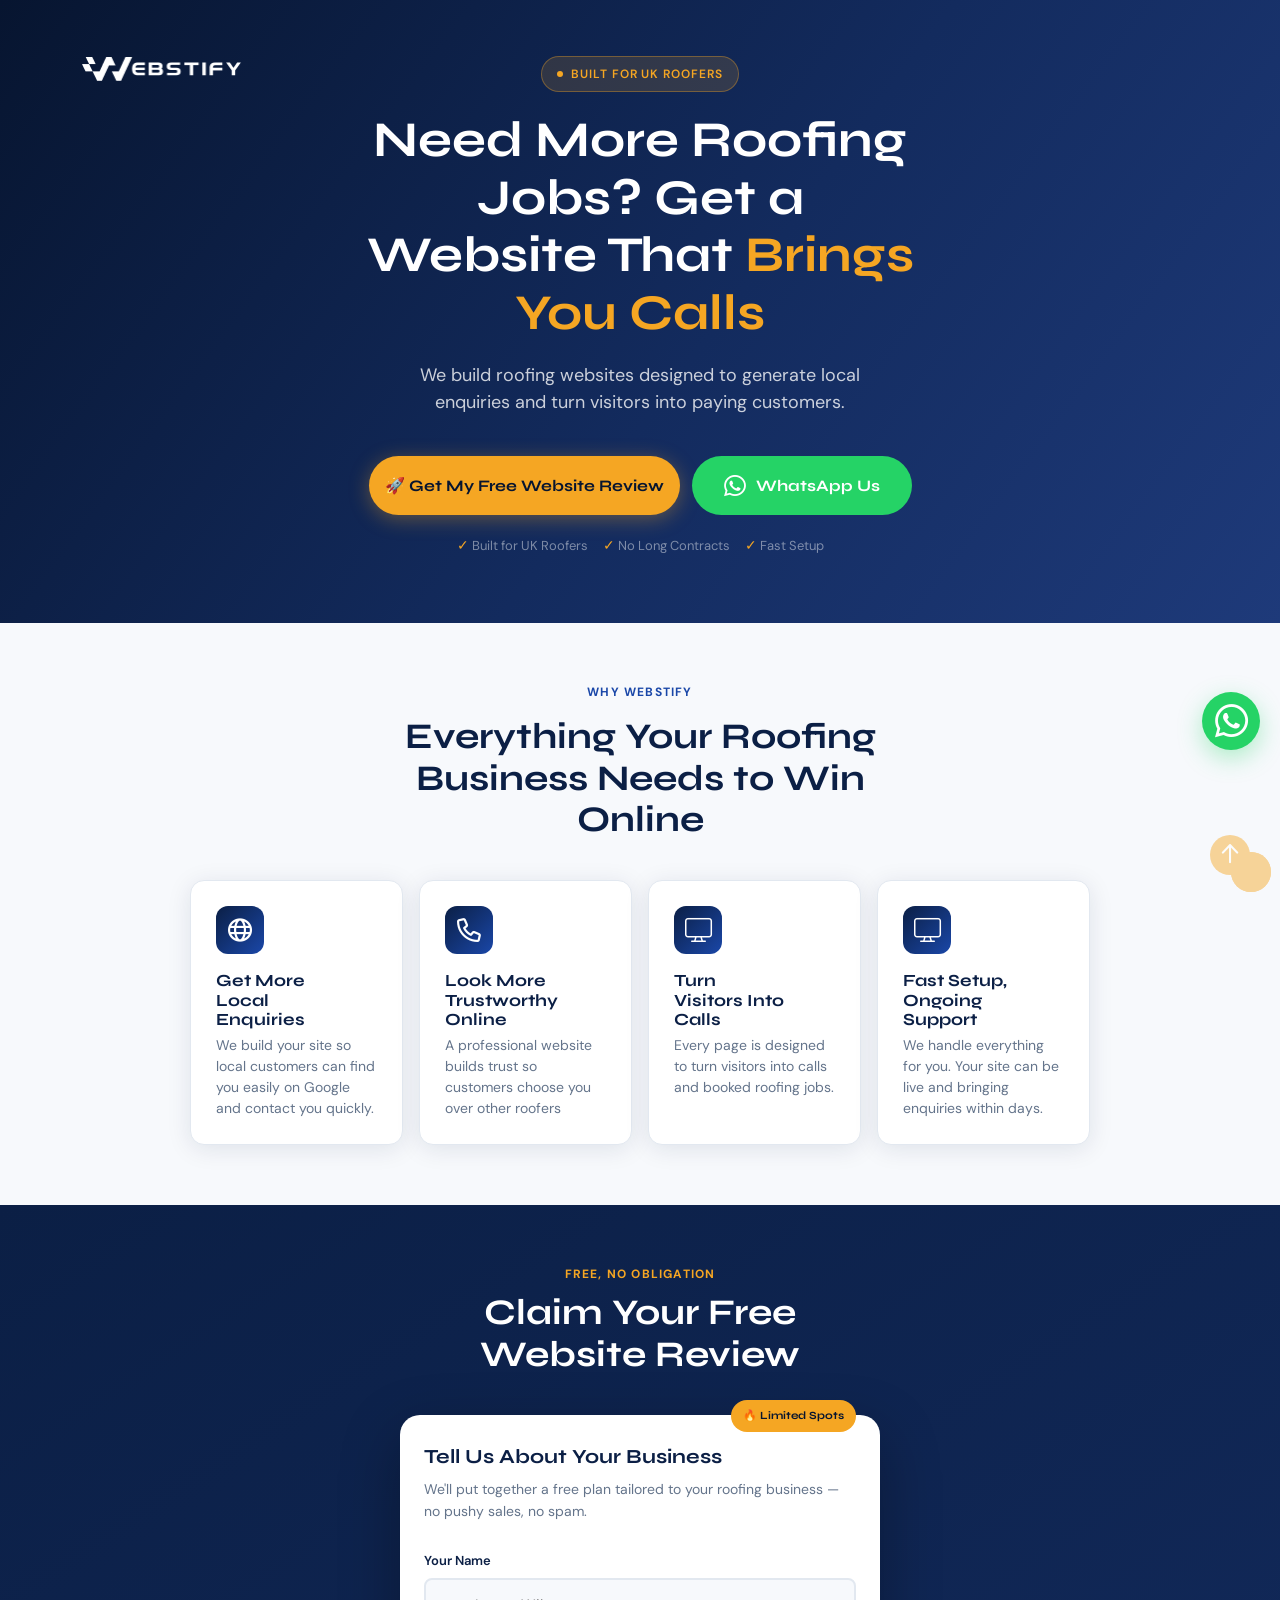
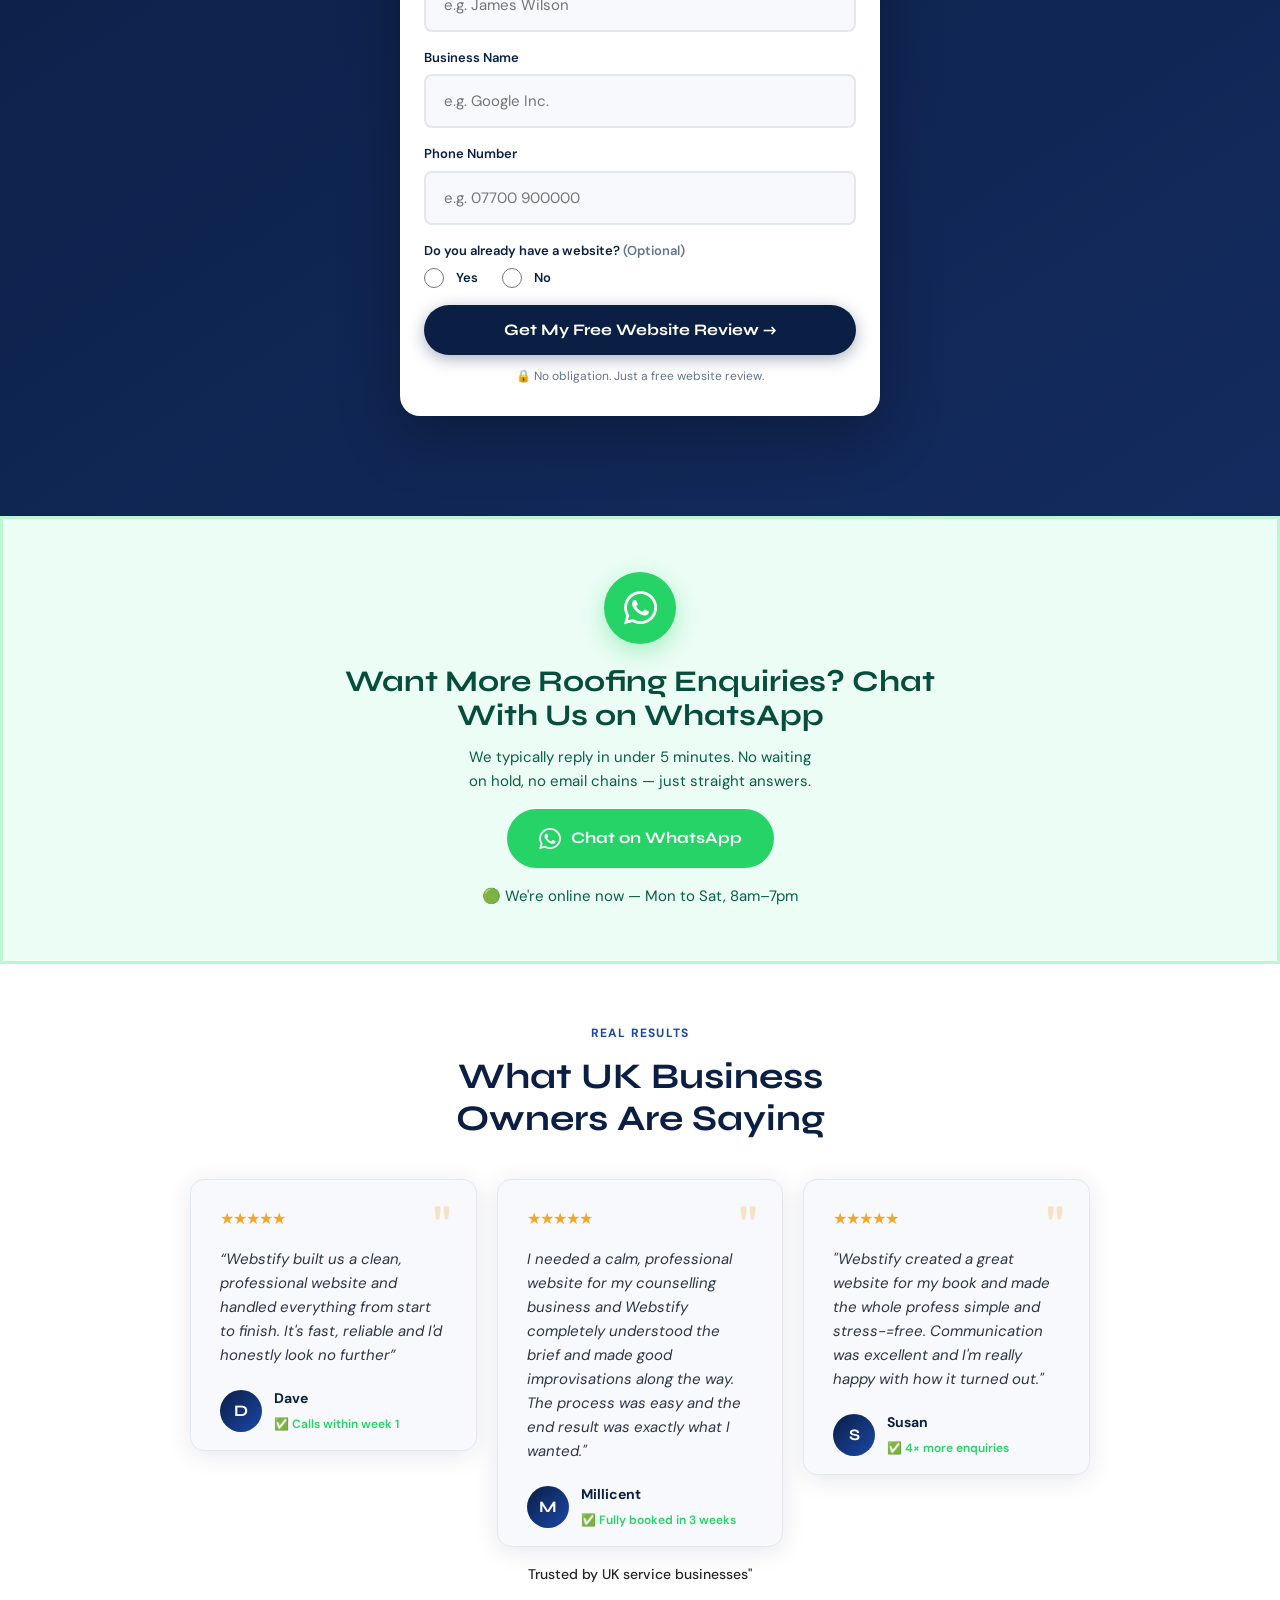
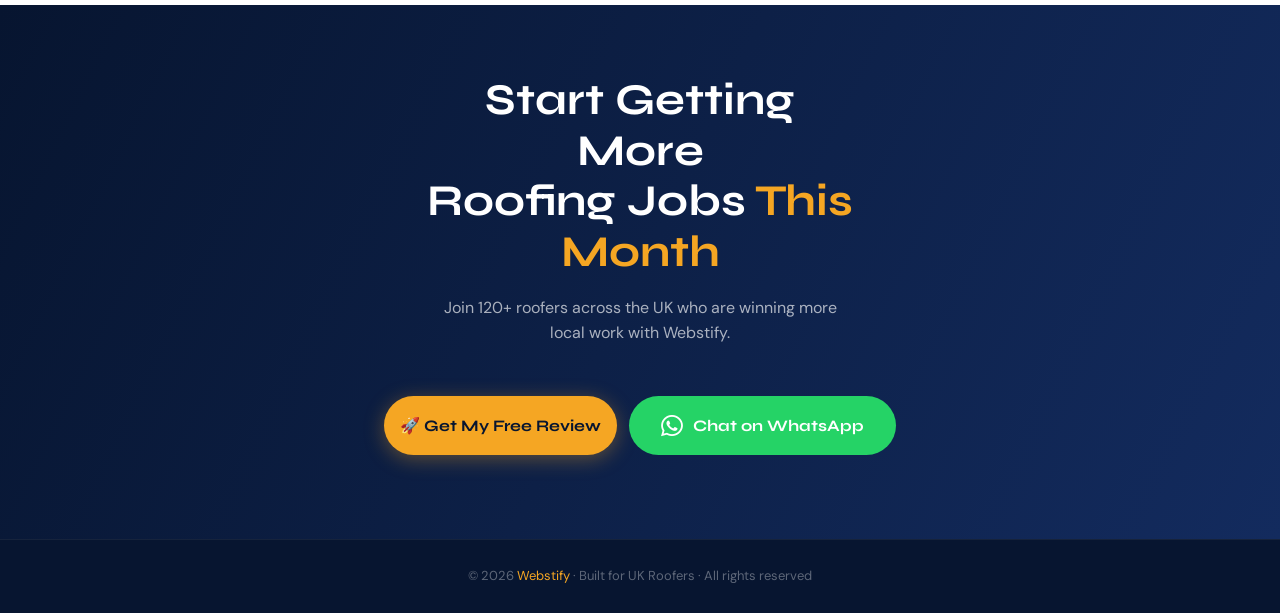
==== commit b68b474e: "Update index.html" ====
--- a/index.html
+++ b/index.html
@@ -119,7 +119,7 @@
                             <h4>Tell Us About Your Business</h4>
                             <p>We'll put together a free plan tailored to your roofing business — no pushy sales, no spam.</p>
                         </div>
-                        <form action="https://formsubmit.co/ps5294773@gmail.com" method="POST">
+                        <form action="https://formsubmit.co/contact@webstify.com" method="POST">
                             <input type="hidden" name="_subject" value="New Roofing Website Review Request">
                             <input type="hidden" name="_next" value="https://gleeful-puppy-73df6e.netlify.app/thank-you.html">
                             <input type="hidden" name="_captcha" value="true">
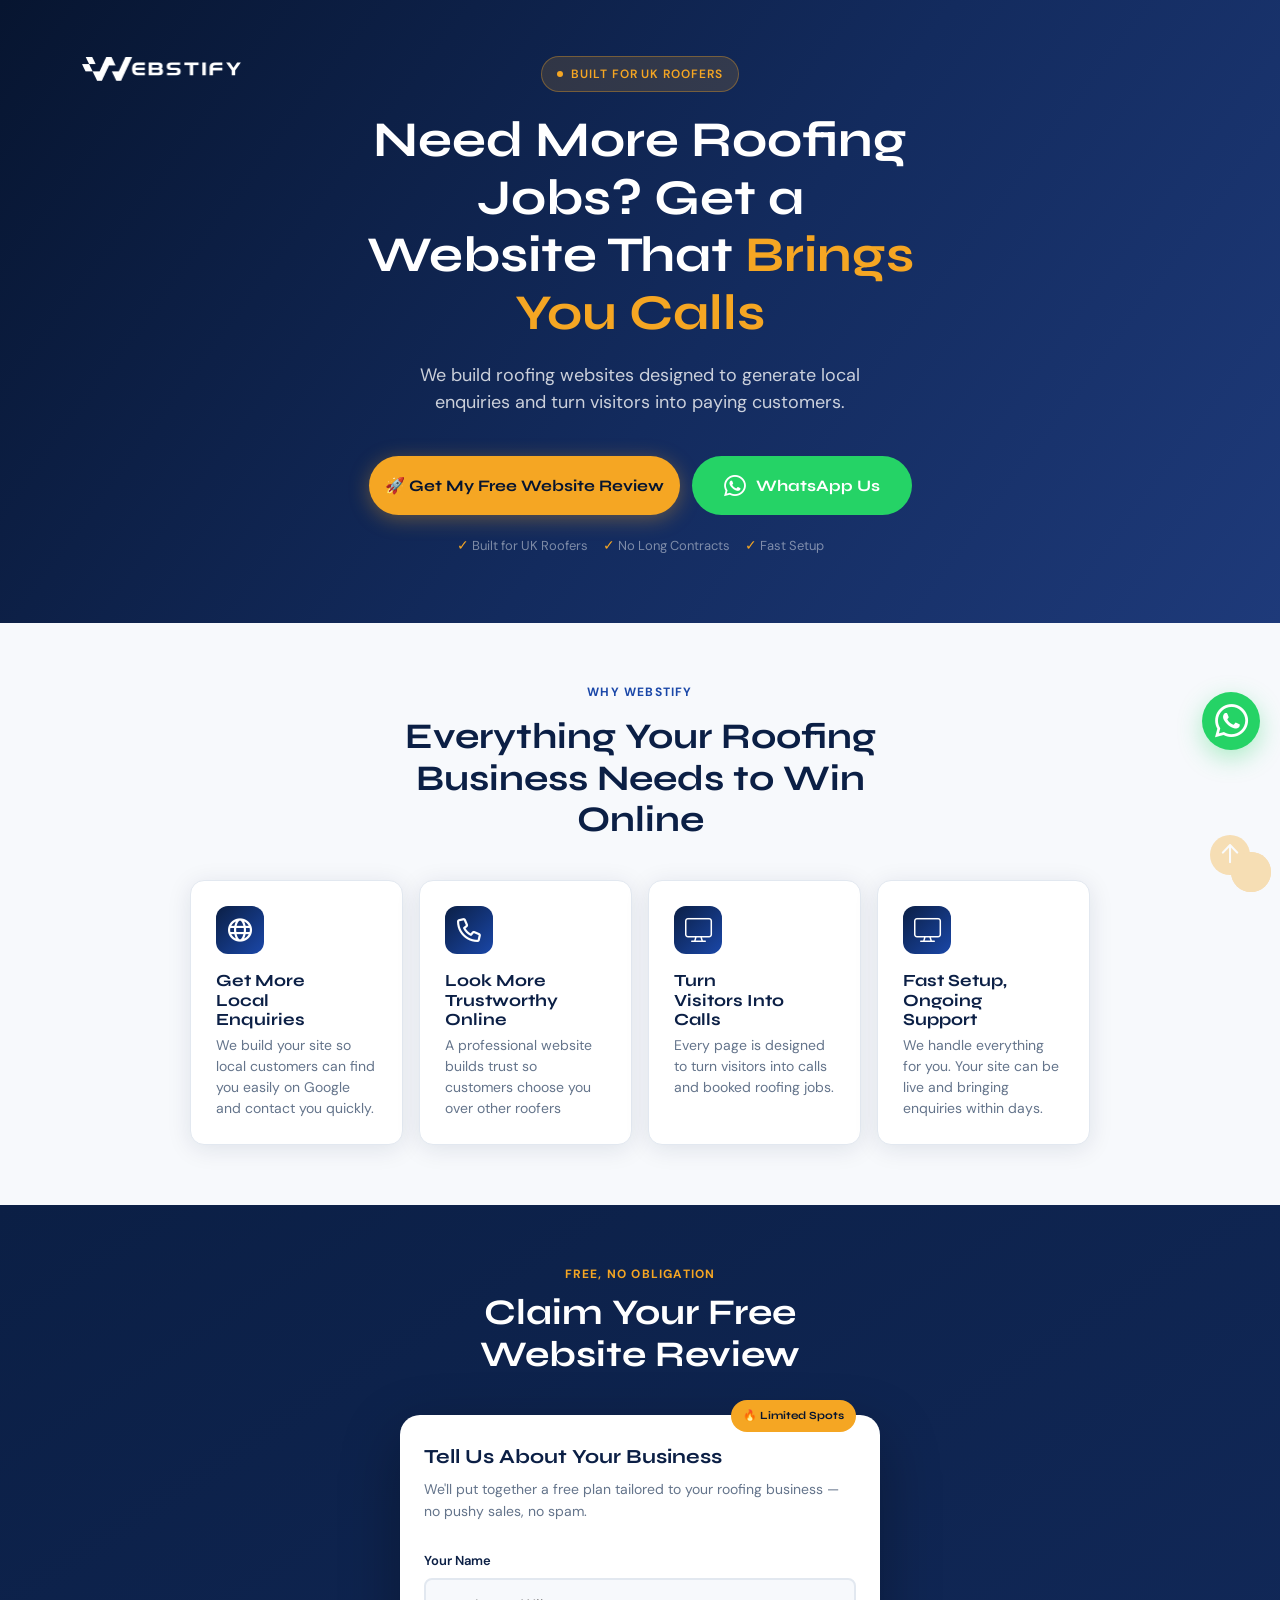
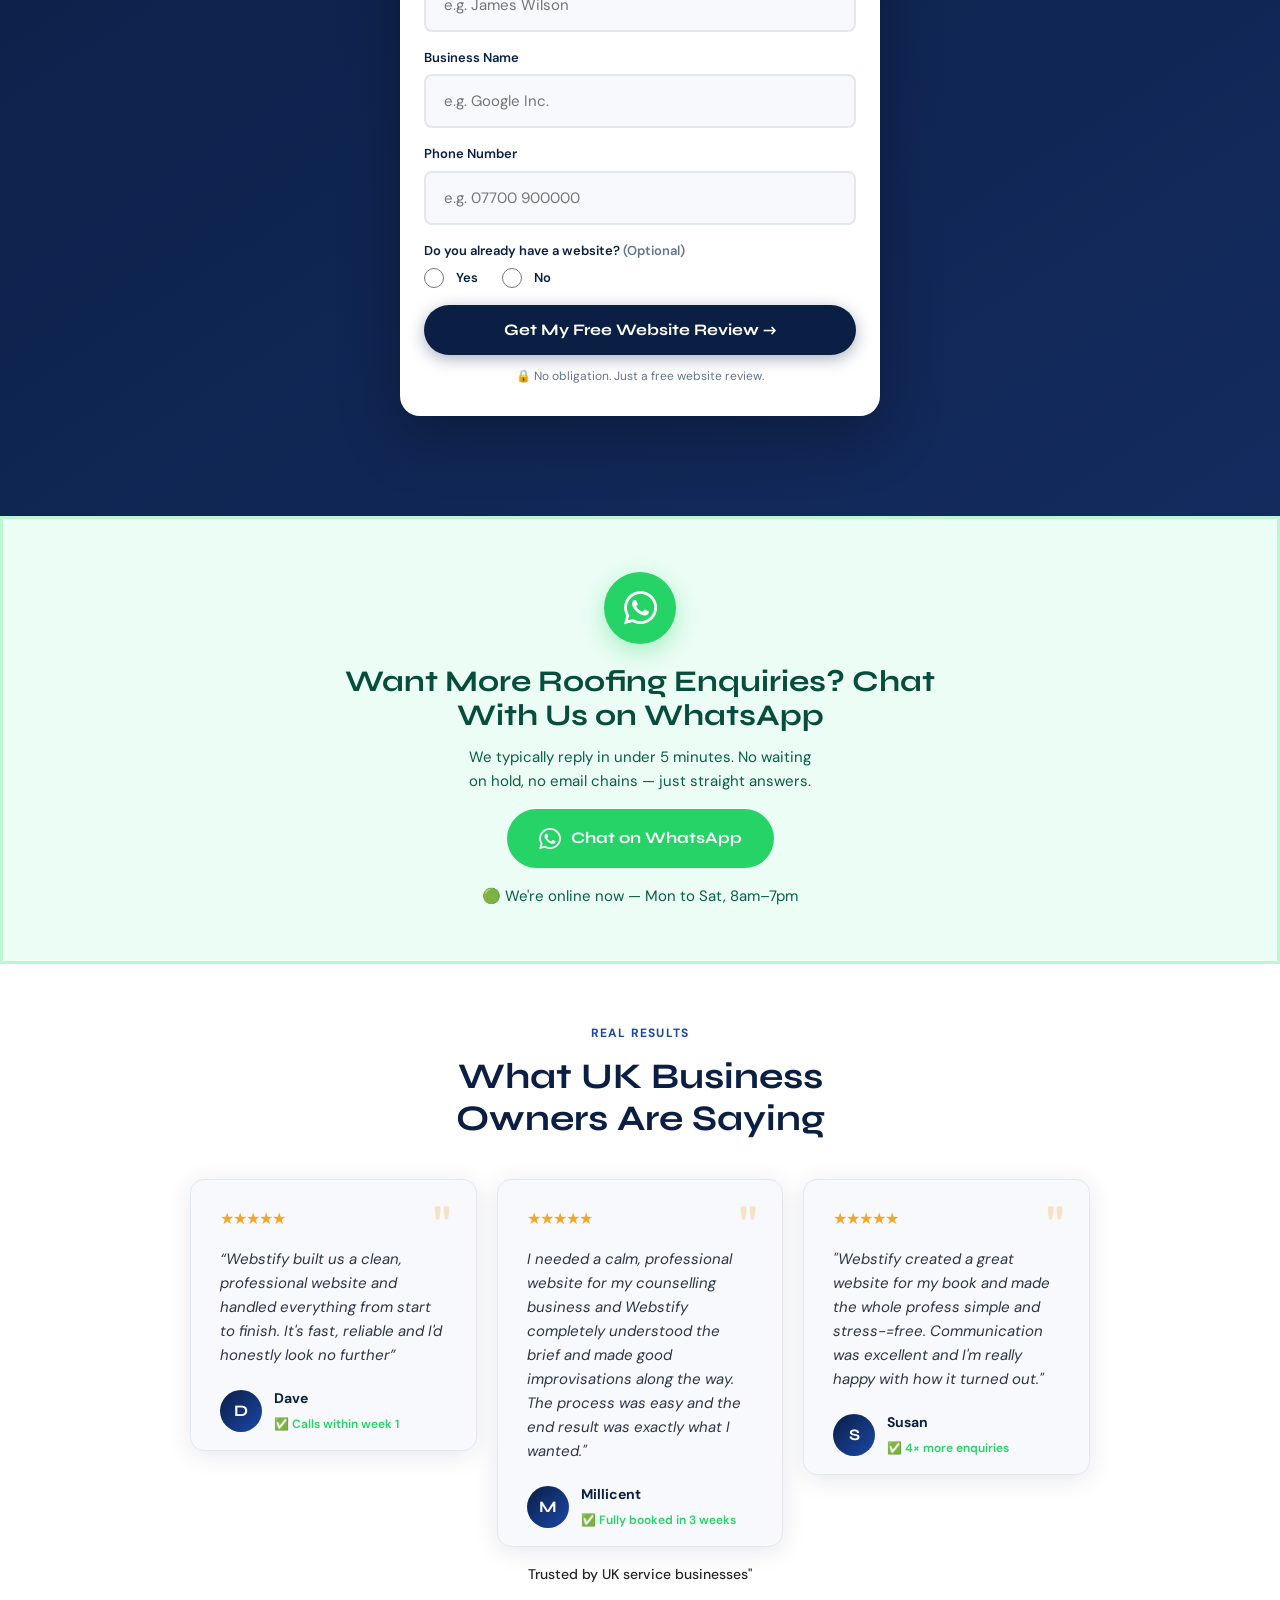
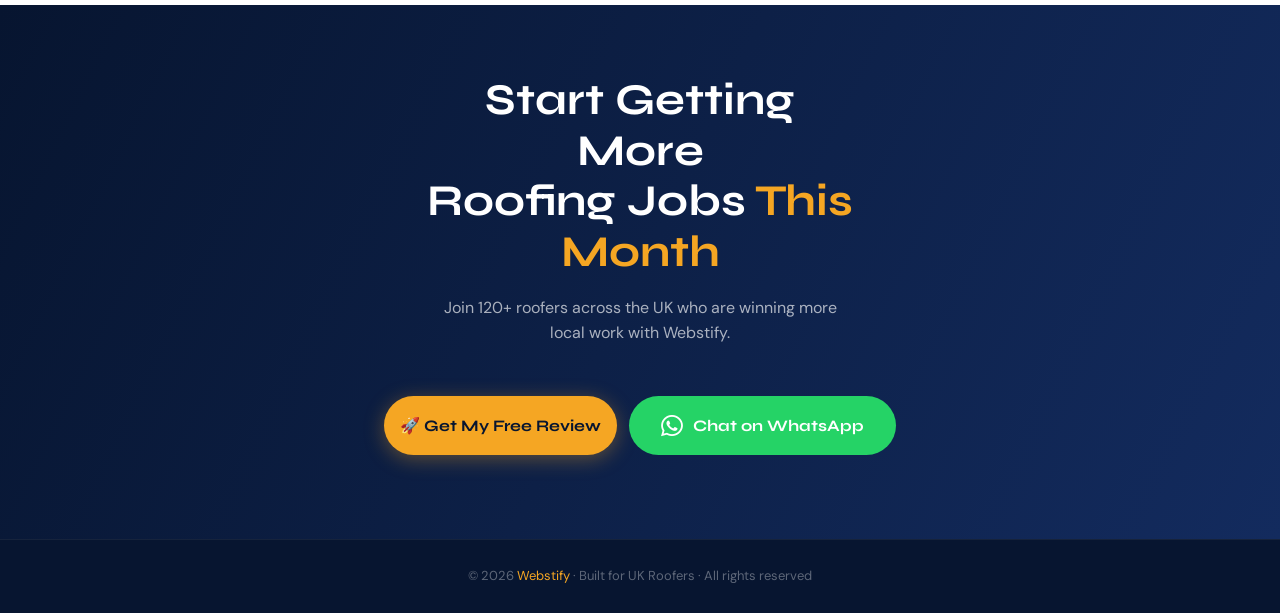
==== commit 656b48fa: "Update index.html" ====
--- a/index.html
+++ b/index.html
@@ -119,7 +119,7 @@
                             <h4>Tell Us About Your Business</h4>
                             <p>We'll put together a free plan tailored to your roofing business — no pushy sales, no spam.</p>
                         </div>
-                        <form action="https://formsubmit.co/contact@webstify.com" method="POST">
+                        <form action="https://formsubmit.co/ps5294773@gmail.com" method="POST">
                             <input type="hidden" name="_subject" value="New Roofing Website Review Request">
                             <input type="hidden" name="_next" value="https://gleeful-puppy-73df6e.netlify.app/thank-you.html">
                             <input type="hidden" name="_captcha" value="true">
